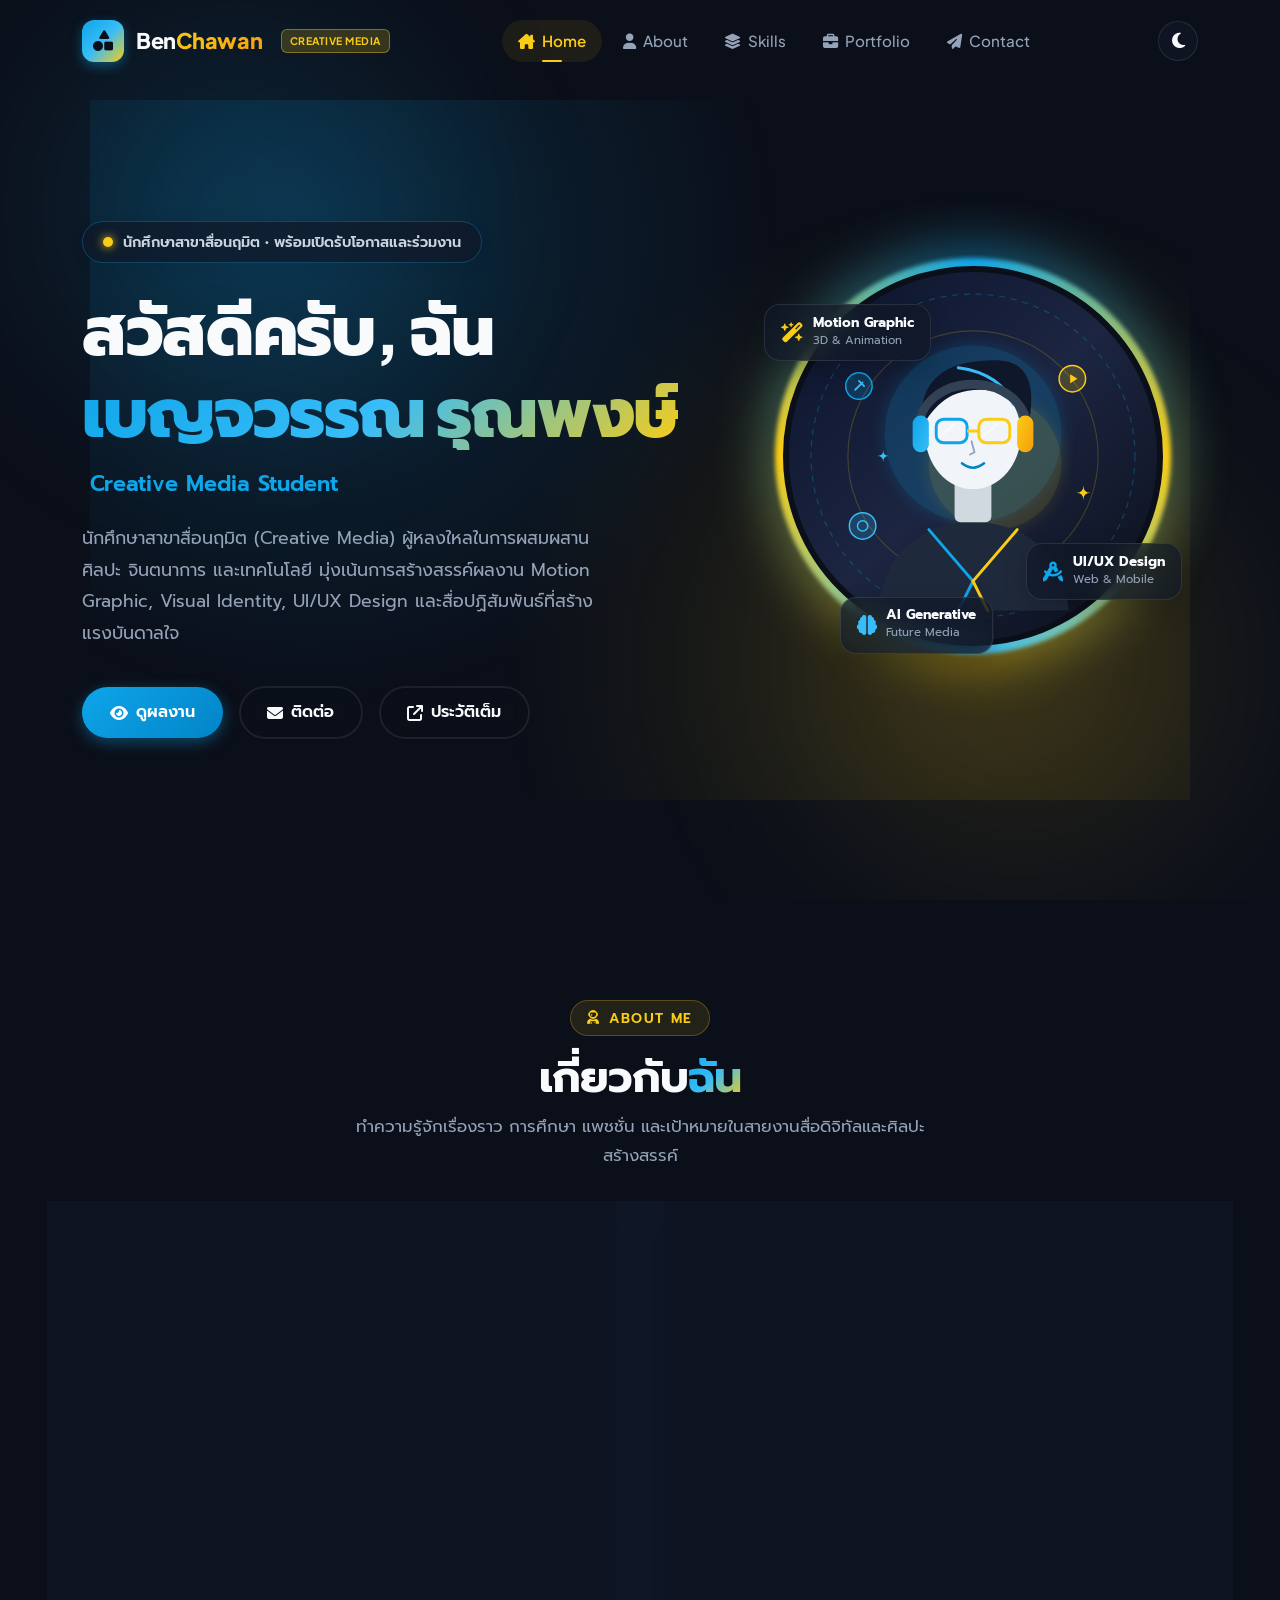
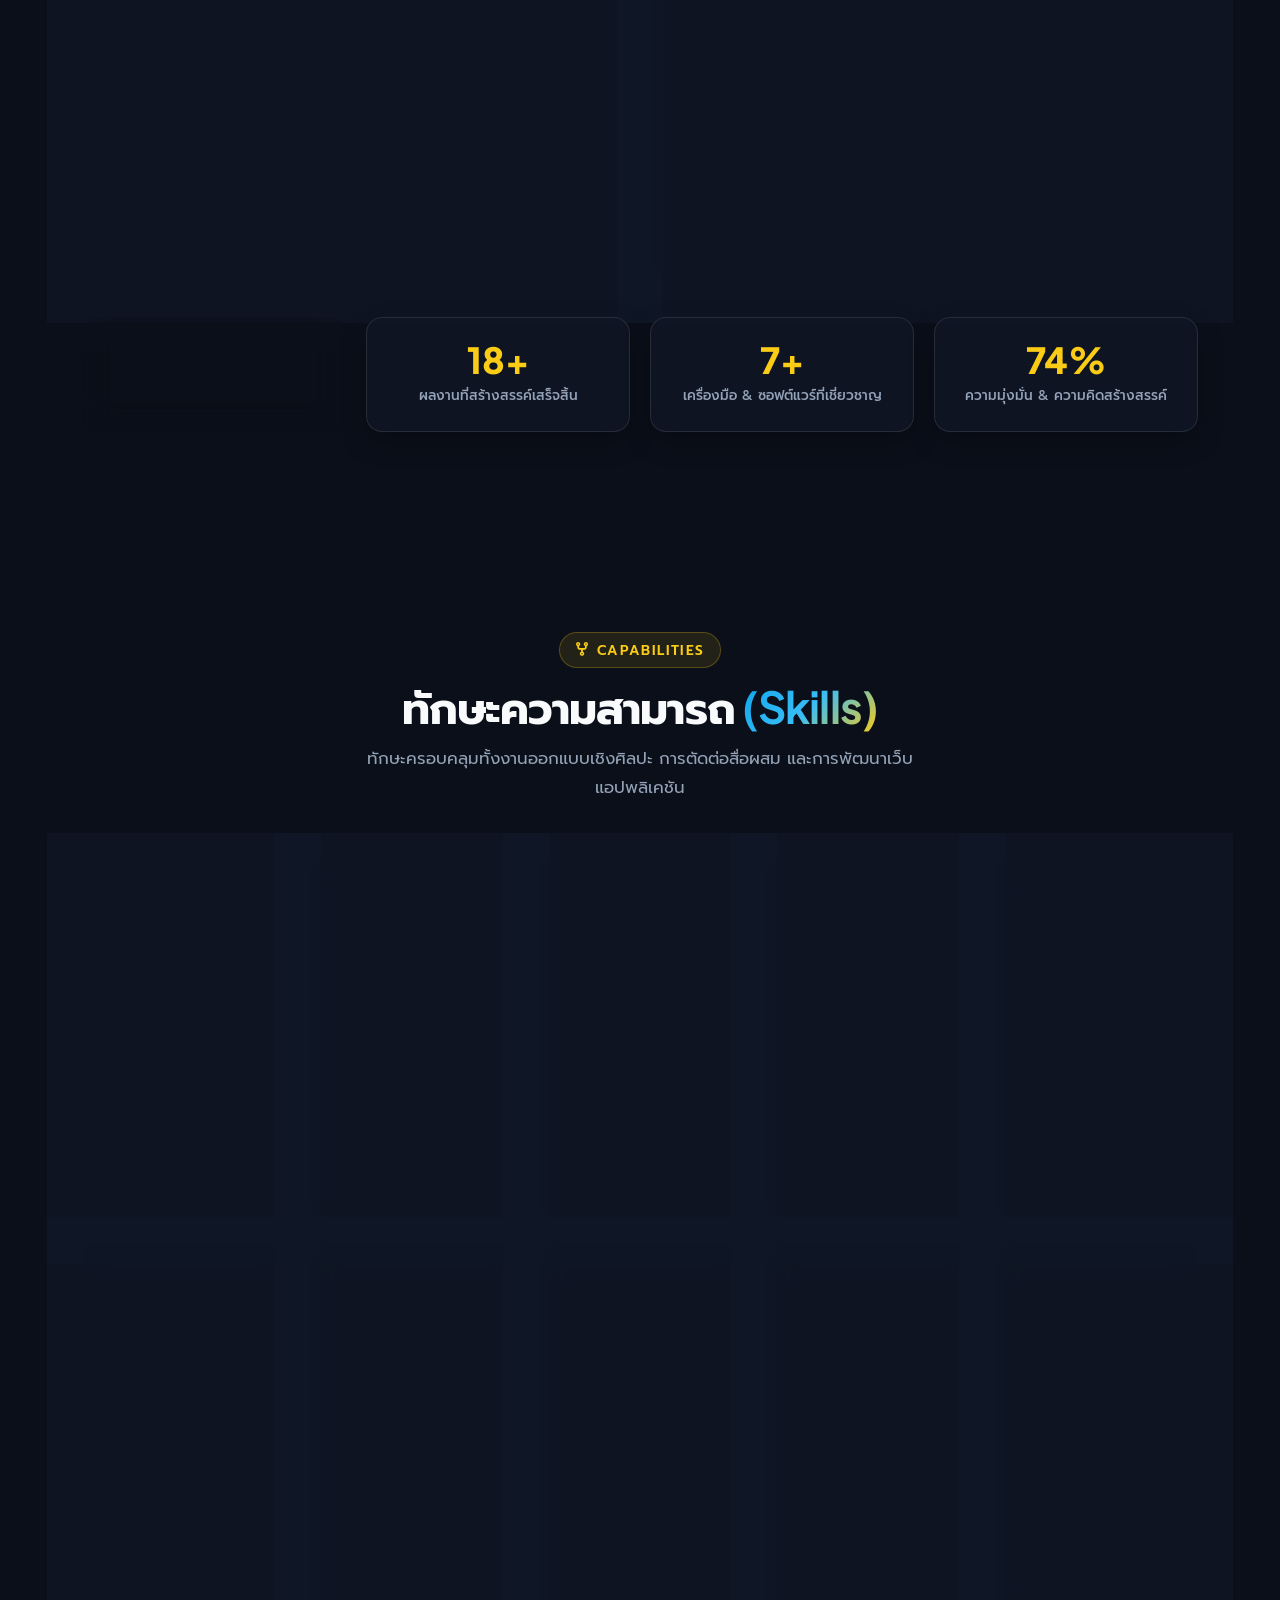
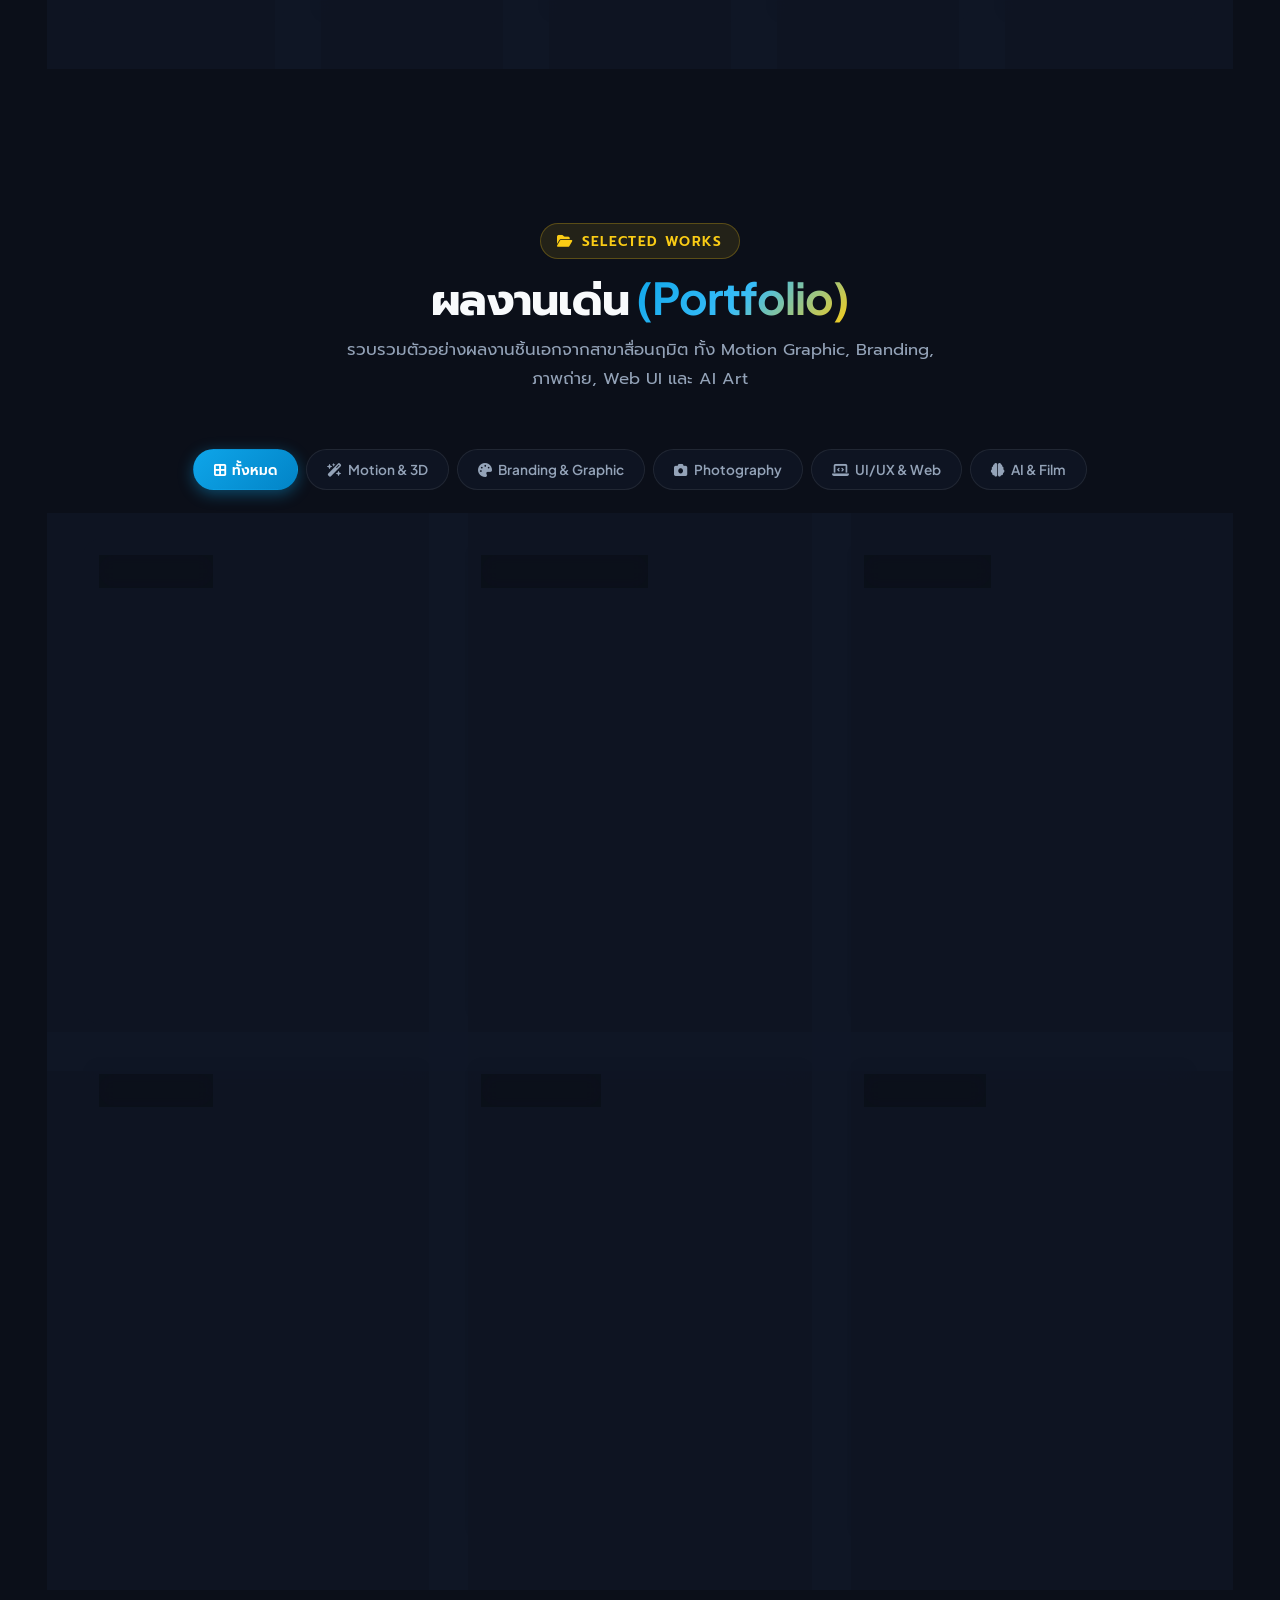
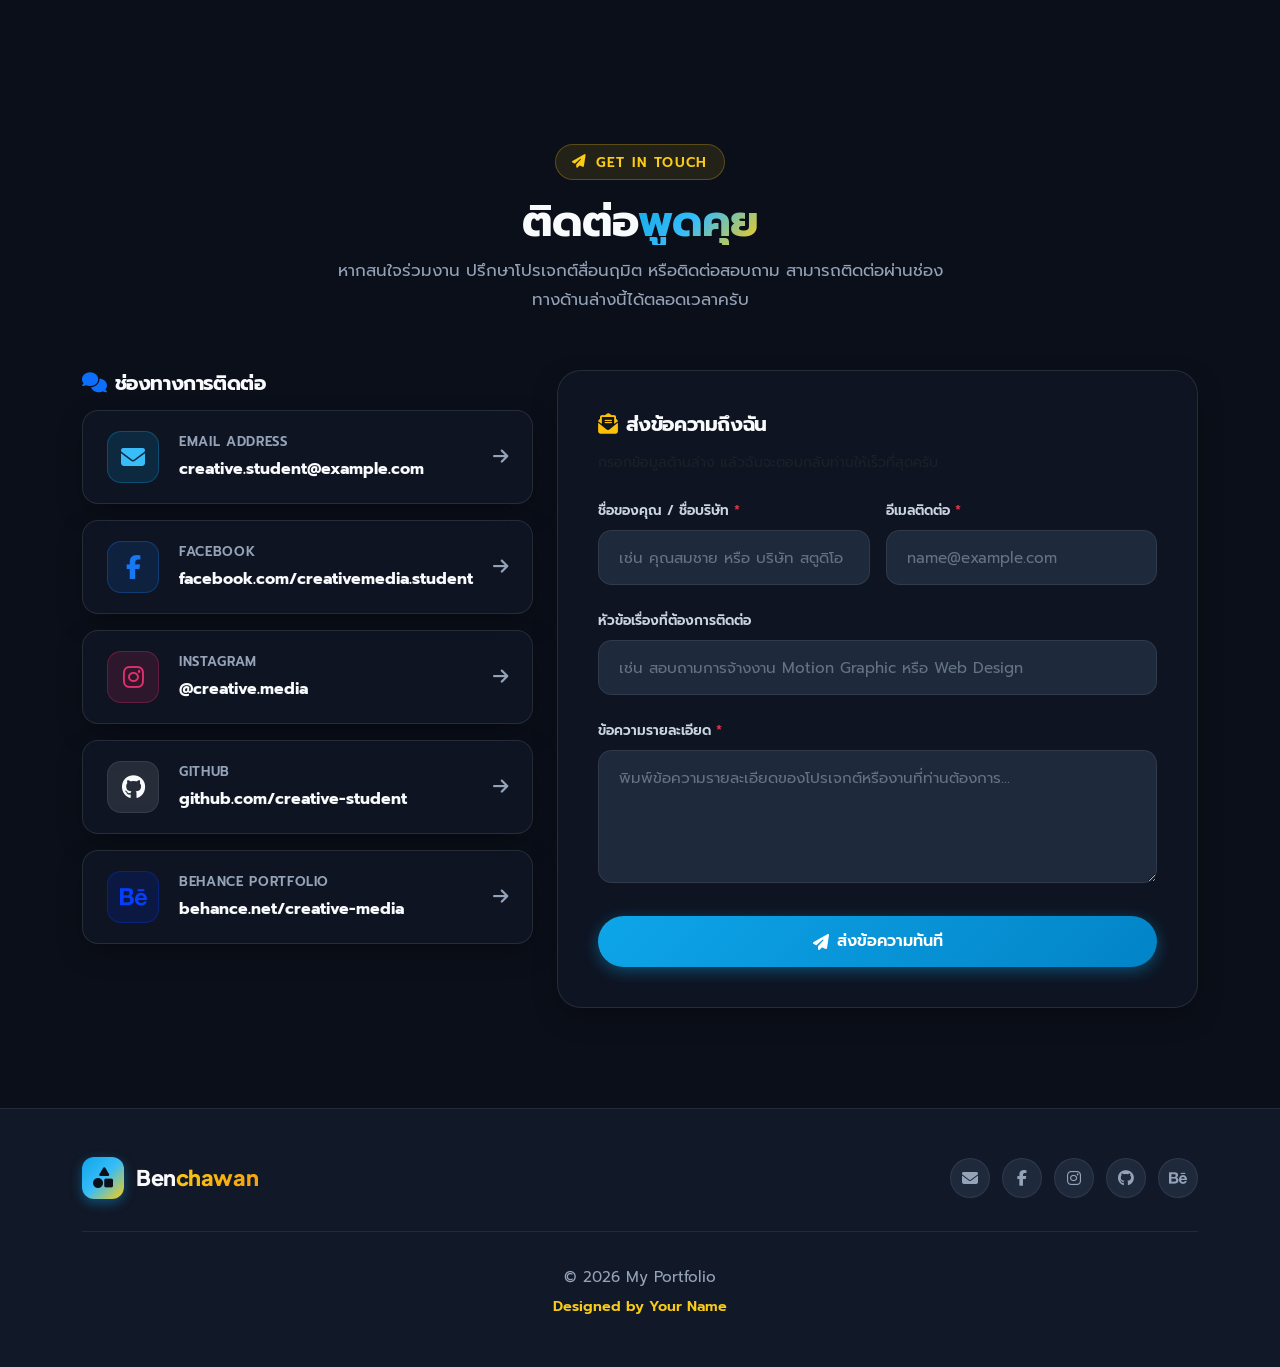
==== index.html @ be4bba14 "feat: initial commit for Creative Media portfolio landing page" ====
<!DOCTYPE html>
<html lang="th" data-theme="dark">
<head>
  <meta charset="UTF-8">
  <meta name="viewport" content="width=device-width, initial-scale=1.0">
  <meta name="description" content="Portfolio ส่วนตัวสำหรับนักศึกษาสาขาสื่อนฤมิต (Creative Media) - ผลงาน Motion Graphic, UI/UX, Graphic Design, Video & AI Media">
  <meta name="author" content="Benchawan Runnaphong">
  <title>Benchawan Runnaphong</title>

  <!-- Favicon -->
  <link rel="icon" type="image/svg+xml" href="assets/images/favicon.svg">

  <!-- Google Fonts: Prompt & Plus Jakarta Sans -->
  <link rel="preconnect" href="https://fonts.googleapis.com">
  <link rel="preconnect" href="https://fonts.gstatic.com" crossorigin>
  <link href="https://fonts.googleapis.com/css2?family=Plus+Jakarta+Sans:ital,wght@0,300;0,400;0,500;0,600;0,700;0,800;1,400&family=Prompt:ital,wght@0,300;0,400;0,500;0,600;0,700;1,400&display=swap" rel="stylesheet">

  <!-- Bootstrap 5.3 CSS via CDN -->
  <link href="https://cdn.jsdelivr.net/npm/bootstrap@5.3.3/dist/css/bootstrap.min.css" rel="stylesheet">

  <!-- Font Awesome 6 Icons via CDN -->
  <link rel="stylesheet" href="https://cdnjs.cloudflare.com/ajax/libs/font-awesome/6.6.0/css/all.min.css">

  <!-- Custom CSS Files (แยกตามส่วนประกอบและเมนู Navigation) -->
  <link rel="stylesheet" href="assets/css/style.css">
  <link rel="stylesheet" href="assets/css/navbar.css">
  <link rel="stylesheet" href="assets/css/hero.css">
  <link rel="stylesheet" href="assets/css/about.css">
  <link rel="stylesheet" href="assets/css/skills.css">
  <link rel="stylesheet" href="assets/css/portfolio.css">
  <link rel="stylesheet" href="assets/css/contact.css">
  <link rel="stylesheet" href="assets/css/footer.css">
</head>
<body>

  <!-- Ambient Animated Glowing Orbs Background -->
  <div class="bg-ambient">
    <div class="ambient-orb-1"></div>
    <div class="ambient-orb-2"></div>
  </div>

  <!-- =================================================================
       * PRELOADER LOADING ANIMATION
       ================================================================= -->
  <div id="preloader">
    <div class="loader-spinner">
      <div class="loader-ring"></div>
      <div class="loader-ring"></div>
      <div class="loader-ring"></div>
    </div>
    <div class="loader-text">CREATIVE MEDIA PORTFOLIO</div>
  </div>

  <!-- =================================================================
       * 1. NAVIGATION BAR (Sticky Navigation, Dark/Light Mode, Smooth Scroll)
       ================================================================= -->
  <header>
    <nav class="navbar navbar-expand-lg custom-navbar">
      <div class="container">
        <!-- Logo / Brand -->
        <a class="navbar-brand-custom" href="#home">
          <div class="brand-icon-wrapper">
            <i class="fa-solid fa-shapes"></i>
          </div>
          <span class="brand-text">Ben<span class="text-gradient-yellow">Chawan</span></span>
          <span class="brand-badge d-none d-sm-inline">CREATIVE MEDIA</span>
        </a>

        <!-- Right Side: Dark/Light Mode Button & Mobile Toggler -->
        <div class="d-flex align-items-center gap-2 order-lg-last">
          <!-- Theme Toggle Button -->
          <button class="theme-toggle-btn" id="themeToggleBtn" type="button" aria-label="Toggle Theme" title="สลับโหมดสว่าง/มืด">
            <i class="fa-solid fa-moon" id="themeIcon"></i>
          </button>

          <!-- Mobile Hamburger Button -->
          <button class="navbar-toggler navbar-toggler-custom d-lg-none" type="button" data-bs-toggle="collapse" data-bs-target="#navbarContent" aria-controls="navbarContent" aria-expanded="false" aria-label="Toggle navigation">
            <i class="fa-solid fa-bars-staggered"></i>
          </button>
        </div>

        <!-- Navigation Links (Home, About, Skills, Portfolio, Contact) -->
        <div class="collapse navbar-collapse navbar-collapse-custom" id="navbarContent">
          <ul class="navbar-nav mx-auto mb-2 mb-lg-0">
            <li class="nav-item">
              <a class="nav-link active" href="#home"><i class="fa-solid fa-house-chimney me-1"></i> Home</a>
            </li>
            <li class="nav-item">
              <a class="nav-link" href="#about"><i class="fa-solid fa-user me-1"></i> About</a>
            </li>
            <li class="nav-item">
              <a class="nav-link" href="#skills"><i class="fa-solid fa-layer-group me-1"></i> Skills</a>
            </li>
            <li class="nav-item">
              <a class="nav-link" href="#portfolio"><i class="fa-solid fa-briefcase me-1"></i> Portfolio</a>
            </li>
            <li class="nav-item">
              <a class="nav-link" href="#contact"><i class="fa-solid fa-paper-plane me-1"></i> Contact</a>
            </li>
          </ul>
        </div>
      </div>
    </nav>
  </header>

  <!-- =================================================================
       * 2. HERO SECTION (#home)
       * Profile Image Placeholder, Student Title, Intro Bio, CTA Buttons
       ================================================================= -->
  <section class="hero-section" id="home">
    <div class="hero-glow-bg"></div>
    <div class="container hero-content">
      <div class="row align-items-center gy-5">
        <!-- Hero Information Text -->
        <div class="col-lg-7 text-center text-lg-start reveal-init">
          <!-- Status Tag -->
          <div class="hero-badge">
            <span class="status-dot"></span>
            <span>นักศึกษาสาขาสื่อนฤมิต • พร้อมเปิดรับโอกาสและร่วมงาน</span>
          </div>

          <!-- Student Name -->
          <h1 class="hero-title">
            สวัสดีครับ, ฉัน <br>
            <span class="text-gradient">เบญจวรรณ รุณพงษ์</span>
          </h1>

          <!-- Dynamic Role Title with Animated Typewriter -->
          <div class="hero-subtitle justify-content-center justify-content-lg-start">
            <i class="fa-solid fa-sparkles text-warning"></i>
            <span id="typewriterText">Creative Media Student</span>
          </div>

          <!-- Short Bio Introduction -->
          <p class="hero-desc">
            นักศึกษาสาขาสื่อนฤมิต (Creative Media) ผู้หลงใหลในการผสมผสานศิลปะ จินตนาการ และเทคโนโลยี มุ่งเน้นการสร้างสรรค์ผลงาน Motion Graphic, Visual Identity, UI/UX Design และสื่อปฏิสัมพันธ์ที่สร้างแรงบันดาลใจ
          </p>

          <!-- CTA Buttons -->
          <div class="hero-actions justify-content-center justify-content-lg-start">
            <a href="#portfolio" class="btn-primary-custom">
              <i class="fa-solid fa-eye"></i> ดูผลงาน
            </a>
            <a href="#contact" class="btn-outline-custom">
              <i class="fa-solid fa-envelope"></i> ติดต่อ
            </a>
            <a href="about.html" class="btn-outline-custom d-none d-sm-inline-flex" title="ดูข้อมูลประวัติฉบับเต็ม">
              <i class="fa-solid fa-arrow-up-right-from-square"></i> ประวัติเต็ม
            </a>
          </div>
        </div>

        <!-- Hero Avatar Showcase with Rotating Rings & Badges -->
        <div class="col-lg-5 hero-visual-container reveal-init reveal-delay-2">
          <div class="avatar-wrapper">
            <div class="avatar-ring"></div>
            <div class="avatar-ring-glow"></div>
            <div class="avatar-image-box">
              <img src="assets/images/avatar.svg" alt="รูปโปรไฟล์นักศึกษาสาขาสื่อนฤมิต (Placeholder)" loading="eager">
            </div>

            <!-- Floating Skill Badges -->
            <div class="floating-badge floating-badge-1">
              <i class="fa-solid fa-wand-magic-sparkles"></i>
              <div>
                <div class="badge-text-title">Motion Graphic</div>
                <div class="badge-text-sub">3D & Animation</div>
              </div>
            </div>

            <div class="floating-badge floating-badge-2">
              <i class="fa-solid fa-compass-drafting"></i>
              <div>
                <div class="badge-text-title">UI/UX Design</div>
                <div class="badge-text-sub">Web & Mobile</div>
              </div>
            </div>

            <div class="floating-badge floating-badge-3">
              <i class="fa-solid fa-brain"></i>
              <div>
                <div class="badge-text-title">AI Generative</div>
                <div class="badge-text-sub">Future Media</div>
              </div>
            </div>
          </div>
        </div>
      </div>
    </div>
  </section>

  <!-- =================================================================
       * 3. ABOUT ME SECTION (#about)
       * Bio, Education, Interests, Career Goals, Stat Counters
       ================================================================= -->
  <section class="about-section" id="about">
    <div class="container">
      <!-- Section Header -->
      <div class="section-header reveal-init">
        <span class="section-tag"><i class="fa-solid fa-user-astronaut"></i> About Me</span>
        <h2 class="section-title">เกี่ยวกับ<span class="text-gradient">ฉัน</span></h2>
        <p class="section-subtitle">
          ทำความรู้จักเรื่องราว การศึกษา แพชชั่น และเป้าหมายในสายงานสื่อดิจิทัลและศิลปะสร้างสรรค์
        </p>
      </div>

      <div class="row g-4 align-items-stretch">
        <!-- Column 1: Short Biography & Interests -->
        <div class="col-lg-6 reveal-init reveal-delay-1">
          <div class="glass-card about-card">
            <div class="about-card-icon">
              <i class="fa-solid fa-address-card"></i>
            </div>
            <h3 class="about-card-title">ประวัติย่อ (Short Biography)</h3>
            <p class="about-card-desc">
              ฉันเป็นนักศึกษาชั้นปีที่ 3 สาขาสื่อนฤมิต (Creative Media Technology) มีความสนใจและทุ่มเทอย่างลึกซึ้งในการออกแบบสื่อดิจิทัลรูปแบบใหม่ การคิดเชิงภาพ (Visual Thinking) และการเล่าเรื่องผ่านภาพเคลื่อนไหว 
              ชอบศึกษาทดลองใช้เทคโนโลยีและเครื่องมือใหม่ ๆ ไม่ว่าจะเป็น 3D Animation, Web Interaction จนถึง Generative AI เพื่อยกระดับประสบการณ์ของผู้รับชม
            </p>

            <h4 class="mt-4 mb-2 fs-6 fw-bold text-gradient-yellow">
              <i class="fa-solid fa-heart me-1"></i> ความสนใจเฉพาะด้าน (Interests)
            </h4>
            <div class="interests-list">
              <span class="interest-tag"><i class="fa-solid fa-cube"></i> 3D & Virtual Reality</span>
              <span class="interest-tag"><i class="fa-solid fa-film"></i> Cinematic Storytelling</span>
              <span class="interest-tag"><i class="fa-solid fa-mobile-screen"></i> Interactive Web UI</span>
              <span class="interest-tag"><i class="fa-solid fa-palette"></i> Generative Visuals</span>
              <span class="interest-tag"><i class="fa-solid fa-camera"></i> Street & Concert Photography</span>
            </div>
          </div>
        </div>

        <!-- Column 2: Education & Career Goals -->
        <div class="col-lg-6 reveal-init reveal-delay-2">
          <div class="glass-card about-card">
            <div class="about-card-icon">
              <i class="fa-solid fa-graduation-cap"></i>
            </div>
            <h3 class="about-card-title">การศึกษา & วุฒิการศึกษา (Education)</h3>

            <!-- Education Timeline -->
            <div class="education-timeline mt-2">
              <div class="education-item">
                <div class="edu-year">2023 - ปัจจุบัน (กำลังศึกษา)</div>
                <div class="edu-degree">ปริญญาตรี ศิลปกรรมศาสตร์ / เทคโนโลยีสื่อนฤมิต</div>
                <div class="edu-school">สาขาสื่อนฤมิต (Creative Media), มหาวิทยาลัยชั้นนำ</div>
                <div class="small text-muted mt-1">เกรดเฉลี่ยสะสม 3.75 • มุ่งเน้นวิชา Motion Graphic, UI/UX, และ Interactive Media</div>
              </div>
              <div class="education-item">
                <div class="edu-year">2020 - 2023</div>
                <div class="edu-degree">มัธยมศึกษาตอนปลาย (สายศิลป์-คำนวณ / ศิลปะดิจิทัล)</div>
                <div class="edu-school">โรงเรียนมัธยมศึกษาประจำจังหวัด</div>
              </div>
            </div>

            <!-- Career Goals Quote Box -->
            <div class="goal-quote-box">
              <i class="fa-solid fa-quote-left quote-icon"></i>
              <h5 class="fs-6 fw-bold mb-1 text-primary">เป้าหมายในการทำงาน (Career Goals)</h5>
              <p class="goal-text mb-0">
                "มุ่งสู่การเป็น <strong>Creative Multimedia Director</strong> และ <strong>Creative Technologist</strong> มืออาชีพ ที่สามารถเชื่อมโยงแนวคิดศิลปะระดับสูงเข้ากับเทคโนโลยีสมัยใหม่ เพื่อสร้างสรรค์ผลงานสื่อที่มีคุณค่าและสร้างการเปลี่ยนแปลงเชิงบวกให้กับสังคม"
              </p>
            </div>
          </div>
        </div>
      </div>

      <!-- Animated Stat Highlight Counters -->
      <div class="about-stats-grid reveal-init reveal-delay-3">
        <div class="glass-card stat-card">
          <div class="stat-number counter-val" data-target="4" data-suffix="+">0</div>
          <div class="stat-label">ปีในการศึกษาและพัฒนาฝีมือ</div>
        </div>
        <div class="glass-card stat-card">
          <div class="stat-number counter-val" data-target="25" data-suffix="+">0</div>
          <div class="stat-label">ผลงานที่สร้างสรรค์เสร็จสิ้น</div>
        </div>
        <div class="glass-card stat-card">
          <div class="stat-number counter-val" data-target="10" data-suffix="+">0</div>
          <div class="stat-label">เครื่องมือ & ซอฟต์แวร์ที่เชี่ยวชาญ</div>
        </div>
        <div class="glass-card stat-card">
          <div class="stat-number counter-val" data-target="100" data-suffix="%">0</div>
          <div class="stat-label">ความมุ่งมั่น & ความคิดสร้างสรรค์</div>
        </div>
      </div>
    </div>
  </section>

  <!-- =================================================================
       * 4. SKILLS SECTION (#skills)
       * 10 Cards with Icons as Specified in Requirements
       ================================================================= -->
  <section class="skills-section" id="skills">
    <div class="container">
      <!-- Section Header -->
      <div class="section-header reveal-init">
        <span class="section-tag"><i class="fa-solid fa-code-fork"></i> Capabilities</span>
        <h2 class="section-title">ทักษะความสามารถ <span class="text-gradient">(Skills)</span></h2>
        <p class="section-subtitle">
          ทักษะครอบคลุมทั้งงานออกแบบเชิงศิลปะ การตัดต่อสื่อผสม และการพัฒนาเว็บแอปพลิเคชัน
        </p>
      </div>

      <!-- 10 Skills Grid -->
      <div class="skills-grid">
        <!-- Skill 1: Graphic Design -->
        <div class="glass-card skill-card reveal-init">
          <div class="skill-icon-box">
            <i class="fa-solid fa-palette"></i>
          </div>
          <h3 class="skill-title">Graphic Design</h3>
          <p class="skill-desc">การจัดวางองค์ประกอบ การเลือกใช้สี Typography และการออกแบบอัตลักษณ์แบรนด์</p>
          <div class="skill-level-wrapper">
            <div class="skill-level-header">
              <span>ระดับความเชี่ยวชาญ</span>
              <span class="level-pct">92%</span>
            </div>
            <div class="skill-progress-bar">
              <div class="skill-progress-fill" data-level="92%"></div>
            </div>
          </div>
          <div class="skill-tools">
            <span class="skill-tool-tag">Photoshop</span>
            <span class="skill-tool-tag">Illustrator</span>
          </div>
        </div>

        <!-- Skill 2: Photography -->
        <div class="glass-card skill-card reveal-init reveal-delay-1">
          <div class="skill-icon-box">
            <i class="fa-solid fa-camera"></i>
          </div>
          <h3 class="skill-title">Photography</h3>
          <p class="skill-desc">การจัดแสง ถ่ายภาพพอร์ตเทรต งานอีเวนต์ สตรีท และการแต่งภาพระดับมืออาชีพ</p>
          <div class="skill-level-wrapper">
            <div class="skill-level-header">
              <span>ระดับความเชี่ยวชาญ</span>
              <span class="level-pct">88%</span>
            </div>
            <div class="skill-progress-bar">
              <div class="skill-progress-fill" data-level="88%"></div>
            </div>
          </div>
          <div class="skill-tools">
            <span class="skill-tool-tag">Lightroom</span>
            <span class="skill-tool-tag">Capture One</span>
          </div>
        </div>

        <!-- Skill 3: Video Editing -->
        <div class="glass-card skill-card reveal-init reveal-delay-2">
          <div class="skill-icon-box">
            <i class="fa-solid fa-film"></i>
          </div>
          <h3 class="skill-title">Video Editing</h3>
          <p class="skill-desc">การตัดต่อวิดีโอ การลำดับภาพ เสียง Sound Design และการย้อมสี Color Grading</p>
          <div class="skill-level-wrapper">
            <div class="skill-level-header">
              <span>ระดับความเชี่ยวชาญ</span>
              <span class="level-pct">90%</span>
            </div>
            <div class="skill-progress-bar">
              <div class="skill-progress-fill" data-level="90%"></div>
            </div>
          </div>
          <div class="skill-tools">
            <span class="skill-tool-tag">Premiere Pro</span>
            <span class="skill-tool-tag">DaVinci</span>
          </div>
        </div>

        <!-- Skill 4: Motion Graphic -->
        <div class="glass-card skill-card reveal-init reveal-delay-3">
          <div class="skill-icon-box">
            <i class="fa-solid fa-wand-magic-sparkles"></i>
          </div>
          <h3 class="skill-title">Motion Graphic</h3>
          <p class="skill-desc">กราฟิกเคลื่อนไหว 2D/3D Kinetic Typography และ Visual Effects สำหรับสื่อโฆษณา</p>
          <div class="skill-level-wrapper">
            <div class="skill-level-header">
              <span>ระดับความเชี่ยวชาญ</span>
              <span class="level-pct">94%</span>
            </div>
            <div class="skill-progress-bar">
              <div class="skill-progress-fill" data-level="94%"></div>
            </div>
          </div>
          <div class="skill-tools">
            <span class="skill-tool-tag">After Effects</span>
            <span class="skill-tool-tag">Blender</span>
          </div>
        </div>

        <!-- Skill 5: UI/UX Design -->
        <div class="glass-card skill-card reveal-init reveal-delay-4">
          <div class="skill-icon-box">
            <i class="fa-solid fa-compass-drafting"></i>
          </div>
          <h3 class="skill-title">UI/UX Design</h3>
          <p class="skill-desc">การทำวิจัยผู้ใช้ Wireframing, Interactive Prototyping และ Design Systems</p>
          <div class="skill-level-wrapper">
            <div class="skill-level-header">
              <span>ระดับความเชี่ยวชาญ</span>
              <span class="level-pct">89%</span>
            </div>
            <div class="skill-progress-bar">
              <div class="skill-progress-fill" data-level="89%"></div>
            </div>
          </div>
          <div class="skill-tools">
            <span class="skill-tool-tag">Figma</span>
            <span class="skill-tool-tag">Design System</span>
          </div>
        </div>

        <!-- Skill 6: Web Design -->
        <div class="glass-card skill-card reveal-init">
          <div class="skill-icon-box">
            <i class="fa-solid fa-desktop"></i>
          </div>
          <h3 class="skill-title">Web Design</h3>
          <p class="skill-desc">ออกแบบโครงสร้างเว็บไซต์ที่สวยงาม มีเอกลักษณ์ Responsive และคำนึงถึง UX/UI</p>
          <div class="skill-level-wrapper">
            <div class="skill-level-header">
              <span>ระดับความเชี่ยวชาญ</span>
              <span class="level-pct">91%</span>
            </div>
            <div class="skill-progress-bar">
              <div class="skill-progress-fill" data-level="91%"></div>
            </div>
          </div>
          <div class="skill-tools">
            <span class="skill-tool-tag">Responsive UI</span>
            <span class="skill-tool-tag">Bootstrap 5</span>
          </div>
        </div>

        <!-- Skill 7: HTML5 -->
        <div class="glass-card skill-card reveal-init reveal-delay-1">
          <div class="skill-icon-box">
            <i class="fa-brands fa-html5"></i>
          </div>
          <h3 class="skill-title">HTML5</h3>
          <p class="skill-desc">การเขียนโครงสร้าง Semantic HTML ที่ถูกต้อง ได้มาตรฐาน SEO และ Web Accessibility</p>
          <div class="skill-level-wrapper">
            <div class="skill-level-header">
              <span>ระดับความเชี่ยวชาญ</span>
              <span class="level-pct">95%</span>
            </div>
            <div class="skill-progress-bar">
              <div class="skill-progress-fill" data-level="95%"></div>
            </div>
          </div>
          <div class="skill-tools">
            <span class="skill-tool-tag">Semantic HTML</span>
            <span class="skill-tool-tag">Canvas</span>
          </div>
        </div>

        <!-- Skill 8: CSS3 -->
        <div class="glass-card skill-card reveal-init reveal-delay-2">
          <div class="skill-icon-box">
            <i class="fa-brands fa-css3-alt"></i>
          </div>
          <h3 class="skill-title">CSS3</h3>
          <p class="skill-desc">การจัดเลย์เอาต์ Flexbox, Grid, Glassmorphism, Animation และ Media Queries</p>
          <div class="skill-level-wrapper">
            <div class="skill-level-header">
              <span>ระดับความเชี่ยวชาญ</span>
              <span class="level-pct">92%</span>
            </div>
            <div class="skill-progress-bar">
              <div class="skill-progress-fill" data-level="92%"></div>
            </div>
          </div>
          <div class="skill-tools">
            <span class="skill-tool-tag">Flexbox / Grid</span>
            <span class="skill-tool-tag">Keyframes</span>
          </div>
        </div>

        <!-- Skill 9: JavaScript -->
        <div class="glass-card skill-card reveal-init reveal-delay-3">
          <div class="skill-icon-box">
            <i class="fa-brands fa-js"></i>
          </div>
          <h3 class="skill-title">JavaScript</h3>
          <p class="skill-desc">DOM Manipulation, Event Handling, Interactive UI Components และ Fetch API</p>
          <div class="skill-level-wrapper">
            <div class="skill-level-header">
              <span>ระดับความเชี่ยวชาญ</span>
              <span class="level-pct">84%</span>
            </div>
            <div class="skill-progress-bar">
              <div class="skill-progress-fill" data-level="84%"></div>
            </div>
          </div>
          <div class="skill-tools">
            <span class="skill-tool-tag">ES6+</span>
            <span class="skill-tool-tag">DOM Interactivity</span>
          </div>
        </div>

        <!-- Skill 10: AI Tools -->
        <div class="glass-card skill-card reveal-init reveal-delay-4">
          <div class="skill-icon-box">
            <i class="fa-solid fa-microchip"></i>
          </div>
          <h3 class="skill-title">AI Tools</h3>
          <p class="skill-desc">การใช้ Generative AI สำหรับงาน Art Direction, Prompt Crafting และ Workflow Automation</p>
          <div class="skill-level-wrapper">
            <div class="skill-level-header">
              <span>ระดับความเชี่ยวชาญ</span>
              <span class="level-pct">89%</span>
            </div>
            <div class="skill-progress-bar">
              <div class="skill-progress-fill" data-level="89%"></div>
            </div>
          </div>
          <div class="skill-tools">
            <span class="skill-tool-tag">Midjourney</span>
            <span class="skill-tool-tag">ComfyUI / RunWay</span>
          </div>
        </div>
      </div>
    </div>
  </section>

  <!-- =================================================================
       * 5. PORTFOLIO SECTION (#portfolio)
       * 6 Showcase Projects with Filter Tabs, Vector SVGs & Details Modal
       ================================================================= -->
  <section class="portfolio-section" id="portfolio">
    <div class="container">
      <!-- Section Header -->
      <div class="section-header reveal-init">
        <span class="section-tag"><i class="fa-solid fa-folder-open"></i> Selected Works</span>
        <h2 class="section-title">ผลงานเด่น <span class="text-gradient">(Portfolio)</span></h2>
        <p class="section-subtitle">
          รวบรวมตัวอย่างผลงานชิ้นเอกจากสาขาสื่อนฤมิต ทั้ง Motion Graphic, Branding, ภาพถ่าย, Web UI และ AI Art
        </p>
      </div>

      <!-- Filter Buttons -->
      <div class="portfolio-filters reveal-init">
        <button class="filter-btn active" data-filter="all"><i class="fa-solid fa-border-all me-1"></i> ทั้งหมด</button>
        <button class="filter-btn" data-filter="motion"><i class="fa-solid fa-wand-magic-sparkles me-1"></i> Motion & 3D</button>
        <button class="filter-btn" data-filter="branding"><i class="fa-solid fa-palette me-1"></i> Branding & Graphic</button>
        <button class="filter-btn" data-filter="photo"><i class="fa-solid fa-camera me-1"></i> Photography</button>
        <button class="filter-btn" data-filter="web"><i class="fa-solid fa-laptop-code me-1"></i> UI/UX & Web</button>
        <button class="filter-btn" data-filter="ai"><i class="fa-solid fa-brain me-1"></i> AI & Film</button>
      </div>

      <!-- 6 Projects Responsive Grid -->
      <div class="portfolio-grid">
        <!-- Project 1: Cyberpunk Neo-Bangkok -->
        <div class="portfolio-item reveal-init" data-category="motion">
          <div class="glass-card portfolio-card">
            <div class="portfolio-thumb-wrapper">
              <span class="portfolio-badge">Motion & 3D</span>
              <img src="assets/images/project-1-motion.svg" alt="Cyberpunk Neo-Bangkok Motion Graphic" class="portfolio-img" loading="lazy">
              <div class="portfolio-overlay">
                <i class="fa-solid fa-arrow-up-right-from-square text-warning fs-4"></i>
              </div>
            </div>
            <div class="portfolio-body">
              <div class="portfolio-meta">
                <span class="portfolio-category-text">3D Animation</span>
                <span class="portfolio-year">2026</span>
              </div>
              <h3 class="portfolio-title">CYBERPUNK NEO-BANGKOK</h3>
              <p class="portfolio-desc">
                งานแอนิเมชัน 3 มิติแนว Cyberpunk ผสมผสานสถาปัตยกรรมกรุงเทพมหานครแห่งอนาคต ถ่ายทอดการเคลื่อนไหวของแสงนีออน ป้ายโฮโลแกรม และเมืองดิจิทัล
              </p>
              <div class="portfolio-footer">
                <button class="btn-view-project" data-project-id="1">
                  <i class="fa-solid fa-circle-info"></i> ดูผลงาน
                </button>
              </div>
            </div>
          </div>
        </div>

        <!-- Project 2: Lumina Coffee Roasters -->
        <div class="portfolio-item reveal-init reveal-delay-1" data-category="branding">
          <div class="glass-card portfolio-card">
            <div class="portfolio-thumb-wrapper">
              <span class="portfolio-badge">Graphic & Branding</span>
              <img src="assets/images/project-2-branding.svg" alt="Lumina Coffee Roasters Brand Identity" class="portfolio-img" loading="lazy">
              <div class="portfolio-overlay">
                <i class="fa-solid fa-arrow-up-right-from-square text-warning fs-4"></i>
              </div>
            </div>
            <div class="portfolio-body">
              <div class="portfolio-meta">
                <span class="portfolio-category-text">Brand Identity</span>
                <span class="portfolio-year">2025</span>
              </div>
              <h3 class="portfolio-title">LUMINA COFFEE ROASTERS</h3>
              <p class="portfolio-desc">
                การออกแบบอัตลักษณ์แบรนด์ร้านกาแฟคั่วบดพรีเมียม โลโก้ มู้ดโทน บรรจุภัณฑ์ซองกาแฟ และสื่อประชาสัมพันธ์ ดีไซน์เรียบหรูระดับสากล
              </p>
              <div class="portfolio-footer">
                <button class="btn-view-project" data-project-id="2">
                  <i class="fa-solid fa-circle-info"></i> ดูผลงาน
                </button>
              </div>
            </div>
          </div>
        </div>

        <!-- Project 3: Aurora Festival 2026 -->
        <div class="portfolio-item reveal-init reveal-delay-2" data-category="photo">
          <div class="glass-card portfolio-card">
            <div class="portfolio-thumb-wrapper">
              <span class="portfolio-badge">Photography</span>
              <img src="assets/images/project-3-photo.svg" alt="Aurora Festival 2026 Photography" class="portfolio-img" loading="lazy">
              <div class="portfolio-overlay">
                <i class="fa-solid fa-arrow-up-right-from-square text-warning fs-4"></i>
              </div>
            </div>
            <div class="portfolio-body">
              <div class="portfolio-meta">
                <span class="portfolio-category-text">Event Photography</span>
                <span class="portfolio-year">2026</span>
              </div>
              <h3 class="portfolio-title">AURORA FESTIVAL 2026</h3>
              <p class="portfolio-desc">
                ชุดภาพถ่ายบันทึกบรรยากาศเทศกาลดนตรีและศิลปะแสงไฟยามค่ำคืน การจัดองค์ประกอบภาพในสภาวะแสงน้อย และการเกลี่ยสี Cinematic
              </p>
              <div class="portfolio-footer">
                <button class="btn-view-project" data-project-id="3">
                  <i class="fa-solid fa-circle-info"></i> ดูผลงาน
                </button>
              </div>
            </div>
          </div>
        </div>

        <!-- Project 4: Metaverse Art Gallery -->
        <div class="portfolio-item reveal-init" data-category="web">
          <div class="glass-card portfolio-card">
            <div class="portfolio-thumb-wrapper">
              <span class="portfolio-badge">UI/UX & Web</span>
              <img src="assets/images/project-4-uiux.svg" alt="Metaverse Art Gallery Web UI/UX" class="portfolio-img" loading="lazy">
              <div class="portfolio-overlay">
                <i class="fa-solid fa-arrow-up-right-from-square text-warning fs-4"></i>
              </div>
            </div>
            <div class="portfolio-body">
              <div class="portfolio-meta">
                <span class="portfolio-category-text">Web Interaction</span>
                <span class="portfolio-year">2025</span>
              </div>
              <h3 class="portfolio-title">METAVERSE ART GALLERY</h3>
              <p class="portfolio-desc">
                ออกแบบระบบอินเทอร์เฟซ UI/UX สำหรับชมนิทรรศการศิลปะเสมือนจริง โครงสร้าง Responsive สวยงาม พร้อมระบบนำชมแบบ Interactive Hotspot
              </p>
              <div class="portfolio-footer">
                <button class="btn-view-project" data-project-id="4">
                  <i class="fa-solid fa-circle-info"></i> ดูผลงาน
                </button>
              </div>
            </div>
          </div>
        </div>

        <!-- Project 5: Echoes of Nature -->
        <div class="portfolio-item reveal-init reveal-delay-1" data-category="ai">
          <div class="glass-card portfolio-card">
            <div class="portfolio-thumb-wrapper">
              <span class="portfolio-badge">Video Editing</span>
              <img src="assets/images/project-5-film.svg" alt="Echoes of Nature Short Film Video Editing" class="portfolio-img" loading="lazy">
              <div class="portfolio-overlay">
                <i class="fa-solid fa-arrow-up-right-from-square text-warning fs-4"></i>
              </div>
            </div>
            <div class="portfolio-body">
              <div class="portfolio-meta">
                <span class="portfolio-category-text">Cinematography</span>
                <span class="portfolio-year">2025</span>
              </div>
              <h3 class="portfolio-title">ECHOES OF NATURE</h3>
              <p class="portfolio-desc">
                หนังสั้นเชิงสารคดีสิ่งแวดล้อม การลำดับภาพแบบ Dynamic การเกลี่ยสี Color Grading ด้วย DaVinci Resolve ในโทนอารมณ์ที่ทรงพลัง
              </p>
              <div class="portfolio-footer">
                <button class="btn-view-project" data-project-id="5">
                  <i class="fa-solid fa-circle-info"></i> ดูผลงาน
                </button>
              </div>
            </div>
          </div>
        </div>

        <!-- Project 6: Synthesis AI Lab -->
        <div class="portfolio-item reveal-init reveal-delay-2" data-category="ai">
          <div class="glass-card portfolio-card">
            <div class="portfolio-thumb-wrapper">
              <span class="portfolio-badge">AI Generative</span>
              <img src="assets/images/project-6-ai.svg" alt="Synthesis AI Lab Generative Media" class="portfolio-img" loading="lazy">
              <div class="portfolio-overlay">
                <i class="fa-solid fa-arrow-up-right-from-square text-warning fs-4"></i>
              </div>
            </div>
            <div class="portfolio-body">
              <div class="portfolio-meta">
                <span class="portfolio-category-text">Future Media</span>
                <span class="portfolio-year">2026</span>
              </div>
              <h3 class="portfolio-title">SYNTHESIS AI LAB</h3>
              <p class="portfolio-desc">
                การทดลองสร้างสรรค์ภาพและโมเดลด้วย Generative AI ผสานทักษะ Art Direction เพื่อสำรวจขอบเขตใหม่ของสื่อนฤมิตในยุคปัญญาประดิษฐ์
              </p>
              <div class="portfolio-footer">
                <button class="btn-view-project" data-project-id="6">
                  <i class="fa-solid fa-circle-info"></i> ดูผลงาน
                </button>
              </div>
            </div>
          </div>
        </div>
      </div>
    </div>
  </section>

  <!-- =================================================================
       * PROJECT DETAIL MODAL (Bootstrap 5 Modal)
       ================================================================= -->
  <div class="modal fade portfolio-modal" id="projectModal" tabindex="-1" aria-labelledby="modalProjectTitle" aria-hidden="true">
    <div class="modal-dialog modal-dialog-centered modal-lg">
      <div class="modal-content">
        <div class="modal-header">
          <div>
            <span class="badge bg-primary text-light mb-1" id="modalProjectCategory">Category</span>
            <h4 class="modal-title fw-bold" id="modalProjectTitle">Project Title</h4>
          </div>
          <button type="button" class="btn-close" data-bs-dismiss="modal" aria-label="Close"></button>
        </div>
        <div class="modal-body p-4">
          <img src="" id="modalProjectImg" class="modal-project-img" alt="Project Preview">
          
          <div class="row g-3 mb-4">
            <div class="col-sm-6">
              <small class="text-muted d-block fw-semibold">ประเภท / ลูกค้า</small>
              <strong id="modalProjectClient" class="text-primary">-</strong>
            </div>
            <div class="col-sm-6">
              <small class="text-muted d-block fw-semibold">ปีที่ผลิตผลงาน</small>
              <strong id="modalProjectYear" class="text-warning">-</strong>
            </div>
          </div>

          <h5 class="fs-6 fw-bold mb-2">คำอธิบายผลงาน (Project Concept)</h5>
          <p id="modalProjectDesc" class="text-muted mb-4"></p>

          <h5 class="fs-6 fw-bold mb-2">เครื่องมือและซอฟต์แวร์ที่ใช้ (Tools & Software)</h5>
          <div id="modalProjectTools" class="mb-4"></div>

          <div class="text-end">
            <a href="#" id="modalProjectLink" target="_blank" rel="noopener" class="btn-primary-custom">
              <i class="fa-brands fa-behance"></i> ดูรายละเอียดผลงานเต็มบน Behance
            </a>
          </div>
        </div>
      </div>
    </div>
  </div>

  <!-- =================================================================
       * 6. CONTACT SECTION (#contact)
       * Contact Info with Icons (Email, Facebook, Instagram, GitHub, Behance)
       * Interactive Contact Form
       ================================================================= -->
  <section class="contact-section" id="contact">
    <div class="container">
      <!-- Section Header -->
      <div class="section-header reveal-init">
        <span class="section-tag"><i class="fa-solid fa-paper-plane"></i> Get In Touch</span>
        <h2 class="section-title">ติดต่อ<span class="text-gradient">พูดคุย</span></h2>
        <p class="section-subtitle">
          หากสนใจร่วมงาน ปรึกษาโปรเจกต์สื่อนฤมิต หรือติดต่อสอบถาม สามารถติดต่อผ่านช่องทางด้านล่างนี้ได้ตลอดเวลาครับ
        </p>
      </div>

      <div class="row g-4">
        <!-- Contact Channels List (Email, Facebook, Instagram, GitHub, Behance) -->
        <div class="col-lg-5 reveal-init reveal-delay-1">
          <h3 class="fs-5 fw-bold mb-3"><i class="fa-solid fa-comments me-2 text-primary"></i>ช่องทางการติดต่อ</h3>
          <div class="contact-info-list">
            <!-- Email -->
            <a href="mailto:creative.student@example.com" class="glass-card contact-card">
              <div class="contact-icon-box icon-email">
                <i class="fa-solid fa-envelope"></i>
              </div>
              <div>
                <div class="contact-title">Email Address</div>
                <div class="contact-value">creative.student@example.com</div>
              </div>
              <i class="fa-solid fa-arrow-right contact-arrow"></i>
            </a>

            <!-- Facebook -->
            <a href="https://facebook.com" target="_blank" rel="noopener" class="glass-card contact-card">
              <div class="contact-icon-box icon-facebook">
                <i class="fa-brands fa-facebook-f"></i>
              </div>
              <div>
                <div class="contact-title">Facebook</div>
                <div class="contact-value">facebook.com/creativemedia.student</div>
              </div>
              <i class="fa-solid fa-arrow-right contact-arrow"></i>
            </a>

            <!-- Instagram -->
            <a href="https://instagram.com" target="_blank" rel="noopener" class="glass-card contact-card">
              <div class="contact-icon-box icon-instagram">
                <i class="fa-brands fa-instagram"></i>
              </div>
              <div>
                <div class="contact-title">Instagram</div>
                <div class="contact-value">@creative.media</div>
              </div>
              <i class="fa-solid fa-arrow-right contact-arrow"></i>
            </a>

            <!-- GitHub -->
            <a href="https://github.com" target="_blank" rel="noopener" class="glass-card contact-card">
              <div class="contact-icon-box icon-github">
                <i class="fa-brands fa-github"></i>
              </div>
              <div>
                <div class="contact-title">GitHub</div>
                <div class="contact-value">github.com/creative-student</div>
              </div>
              <i class="fa-solid fa-arrow-right contact-arrow"></i>
            </a>

            <!-- Behance -->
            <a href="https://behance.net" target="_blank" rel="noopener" class="glass-card contact-card">
              <div class="contact-icon-box icon-behance">
                <i class="fa-brands fa-behance"></i>
              </div>
              <div>
                <div class="contact-title">Behance Portfolio</div>
                <div class="contact-value">behance.net/creative-media</div>
              </div>
              <i class="fa-solid fa-arrow-right contact-arrow"></i>
            </a>
          </div>
        </div>

        <!-- Interactive Contact Form -->
        <div class="col-lg-7 reveal-init reveal-delay-2">
          <div class="glass-card contact-form-container">
            <h3 class="fs-5 fw-bold mb-3"><i class="fa-solid fa-envelope-open-text me-2 text-warning"></i>ส่งข้อความถึงฉัน</h3>
            <p class="text-muted small mb-4">กรอกข้อมูลด้านล่าง แล้วฉันจะตอบกลับท่านให้เร็วที่สุดครับ</p>
            
            <form id="contactForm">
              <div class="row g-3">
                <div class="col-md-6 form-group-custom">
                  <label for="senderName" class="form-label-custom">ชื่อของคุณ / ชื่อบริษัท <span class="text-danger">*</span></label>
                  <input type="text" class="form-control-custom" id="senderName" placeholder="เช่น คุณสมชาย หรือ บริษัท สตูดิโอ จำกัด" required>
                </div>
                <div class="col-md-6 form-group-custom">
                  <label for="senderEmail" class="form-label-custom">อีเมลติดต่อ <span class="text-danger">*</span></label>
                  <input type="email" class="form-control-custom" id="senderEmail" placeholder="name@example.com" required>
                </div>
              </div>

              <div class="form-group-custom">
                <label for="senderSubject" class="form-label-custom">หัวข้อเรื่องที่ต้องการติดต่อ</label>
                <input type="text" class="form-control-custom" id="senderSubject" placeholder="เช่น สอบถามการจ้างงาน Motion Graphic หรือ Web Design">
              </div>

              <div class="form-group-custom">
                <label for="senderMessage" class="form-label-custom">ข้อความรายละเอียด <span class="text-danger">*</span></label>
                <textarea class="form-control-custom" id="senderMessage" rows="4" placeholder="พิมพ์ข้อความรายละเอียดของโปรเจกต์หรืองานที่ท่านต้องการ..." required></textarea>
              </div>

              <button type="submit" class="btn-primary-custom w-100 justify-content-center">
                <i class="fa-solid fa-paper-plane"></i> ส่งข้อความทันที
              </button>
            </form>
          </div>
        </div>
      </div>
    </div>
  </section>

  <!-- Interactive Contact Toast Notification -->
  <div class="contact-toast" id="contactToast" role="alert" aria-live="assertive" aria-atomic="true">
    <i class="fa-solid fa-circle-check text-warning fs-3"></i>
    <div>
      <h6 class="mb-0 fw-bold">ส่งข้อความสำเร็จ!</h6>
      <small id="toastMessage" class="text-muted">ขอบคุณสำหรับข้อความของคุณ ทางเราจะติดต่อกลับโดยเร็ว</small>
    </div>
  </div>

  <!-- =================================================================
       * 7. FOOTER
       * Copyright © 2026 My Portfolio | Designed by Your Name
       ================================================================= -->
  <footer class="site-footer">
    <div class="container">
      <div class="footer-top">
        <a class="navbar-brand-custom" href="#home">
          <div class="brand-icon-wrapper">
            <i class="fa-solid fa-shapes"></i>
          </div>
          <span class="brand-text">Ben<span class="text-gradient-yellow">chawan</span></span>
        </a>

        <div class="footer-social-links">
          <a href="mailto:creative.student@example.com" class="social-circle-link" title="Email"><i class="fa-solid fa-envelope"></i></a>
          <a href="https://facebook.com" class="social-circle-link" title="Facebook"><i class="fa-brands fa-facebook-f"></i></a>
          <a href="https://instagram.com" class="social-circle-link" title="Instagram"><i class="fa-brands fa-instagram"></i></a>
          <a href="https://github.com" class="social-circle-link" title="GitHub"><i class="fa-brands fa-github"></i></a>
          <a href="https://behance.net" class="social-circle-link" title="Behance"><i class="fa-brands fa-behance"></i></a>
        </div>
      </div>

      <div class="footer-bottom">
        <p class="copyright-text">© 2026 My Portfolio</p>
        <p class="designer-text">Designed by Your Name</p>
      </div>
    </div>
  </footer>

  <!-- Floating Scroll To Top Button -->
  <button class="scroll-to-top" id="scrollToTopBtn" type="button" aria-label="Scroll to top" title="เลื่อนกลับขึ้นด้านบน">
    <i class="fa-solid fa-arrow-up"></i>
  </button>

  <!-- =================================================================
       * JAVASCRIPT LIBRARIES & SCRIPTS (แยกไฟล์ตามการทำงาน)
       ================================================================= -->
  <!-- Bootstrap 5.3 Bundle JS via CDN -->
  <script src="https://cdn.jsdelivr.net/npm/bootstrap@5.3.3/dist/js/bootstrap.bundle.min.js"></script>

  <!-- Custom Scripts (แยกไฟล์ตามโครงสร้าง) -->
  <script src="assets/js/theme.js"></script>
  <script src="assets/js/navbar.js"></script>
  <script src="assets/js/animations.js"></script>
  <script src="assets/js/portfolio.js"></script>
  <script src="assets/js/contact.js"></script>
  <script src="assets/js/main.js"></script>
</body>
</html>
---- assets/css/style.css ----
/* ===================================================================
   * STYLESHEET: Global Variables & Base Theme
   * Project: Creative Media Student Portfolio
   * Description: Colors, Typography, Glassmorphism, Dark/Light Themes
   =================================================================== */

@import url('https://fonts.googleapis.com/css2?family=Plus+Jakarta+Sans:wght@300;400;500;600;700;800&family=Prompt:wght@300;400;500;600;700&display=swap');

/* --- Root Variables: Dark Mode by Default (Modern Creative Aesthetic) --- */
:root {
  /* Typography */
  --font-heading: 'Plus Jakarta Sans', 'Prompt', sans-serif;
  --font-body: 'Prompt', 'Plus Jakarta Sans', sans-serif;

  /* Theme Palette: Blue & Yellow Creative Media Concept */
  --primary-blue: #0ea5e9;
  --primary-blue-hover: #0284c7;
  --primary-blue-deep: #0369a1;
  --accent-blue-glow: rgba(14, 165, 233, 0.4);

  --accent-yellow: #facc15;
  --accent-yellow-hover: #eab308;
  --accent-yellow-warm: #f59e0b;
  --accent-yellow-glow: rgba(250, 204, 21, 0.35);

  --gradient-primary: linear-gradient(135deg, #0ea5e9 0%, #38bdf8 50%, #facc15 100%);
  --gradient-secondary: linear-gradient(135deg, #facc15 0%, #f59e0b 50%, #0ea5e9 100%);
  --gradient-hero: radial-gradient(circle at 20% 20%, rgba(14, 165, 233, 0.18) 0%, transparent 45%),
                         radial-gradient(circle at 80% 80%, rgba(250, 204, 21, 0.12) 0%, transparent 45%);

  /* Default Dark Mode Surface Colors */
  --bg-body: #0b0f19;
  --bg-surface: #111827;
  --bg-surface-elevated: #1e293b;
  --text-main: #f8fafc;
  --text-muted: #94a3b8;
  --text-light: #cbd5e1;
  --border-subtle: rgba(255, 255, 255, 0.08);
  --border-hover: rgba(14, 165, 233, 0.4);

  /* Glassmorphism Variables */
  --glass-bg: rgba(17, 24, 39, 0.7);
  --glass-border: rgba(255, 255, 255, 0.1);
  --glass-shadow: 0 8px 32px 0 rgba(0, 0, 0, 0.37);
  --glass-blur: blur(16px);

  /* Component Shadows */
  --card-shadow: 0 10px 30px -10px rgba(0, 0, 0, 0.5);
  --card-shadow-hover: 0 20px 40px -12px rgba(14, 165, 233, 0.25);

  /* Transitions */
  --transition-fast: 0.2s cubic-bezier(0.4, 0, 0.2, 1);
  --transition-normal: 0.3s cubic-bezier(0.4, 0, 0.2, 1);
  --transition-slow: 0.5s cubic-bezier(0.4, 0, 0.2, 1);
  --transition-bounce: 0.4s cubic-bezier(0.68, -0.55, 0.265, 1.55);
}

/* --- Light Mode Variables --- */
[data-theme="light"] {
  --bg-body: #f8fafc;
  --bg-surface: #ffffff;
  --bg-surface-elevated: #f1f5f9;
  --text-main: #0f172a;
  --text-muted: #64748b;
  --text-light: #475569;
  --border-subtle: rgba(0, 0, 0, 0.08);
  --border-hover: rgba(14, 165, 233, 0.5);

  --gradient-hero: radial-gradient(circle at 20% 20%, rgba(14, 165, 233, 0.12) 0%, transparent 45%),
                         radial-gradient(circle at 80% 80%, rgba(250, 204, 21, 0.15) 0%, transparent 45%);

  --glass-bg: rgba(255, 255, 255, 0.8);
  --glass-border: rgba(0, 0, 0, 0.06);
  --glass-shadow: 0 8px 30px 0 rgba(14, 165, 233, 0.08);

  --card-shadow: 0 10px 25px -5px rgba(0, 0, 0, 0.06);
  --card-shadow-hover: 0 20px 35px -10px rgba(14, 165, 233, 0.18);
}

/* --- Global Reset & Base Styling --- */
*, *::before, *::after {
  box-sizing: border-box;
  margin: 0;
  padding: 0;
}

html {
  scroll-behavior: smooth;
  scroll-padding-top: 85px; /* Offset for sticky navbar */
}

body {
  font-family: var(--font-body);
  background-color: var(--bg-body);
  color: var(--text-main);
  line-height: 1.7;
  overflow-x: hidden;
  transition: background-color var(--transition-normal), color var(--transition-normal);
  position: relative;
}

/* Background Ambient Orbs */
.bg-ambient {
  position: fixed;
  top: 0;
  left: 0;
  width: 100vw;
  height: 100vh;
  pointer-events: none;
  z-index: -1;
  overflow: hidden;
}

.ambient-orb-1 {
  position: absolute;
  top: -10%;
  left: -5%;
  width: 50vw;
  height: 50vw;
  max-width: 600px;
  max-height: 600px;
  background: radial-gradient(circle, rgba(14, 165, 233, 0.16) 0%, transparent 70%);
  border-radius: 50%;
  filter: blur(60px);
  animation: floatOrb 18s ease-in-out infinite alternate;
}

.ambient-orb-2 {
  position: absolute;
  bottom: -10%;
  right: -5%;
  width: 55vw;
  height: 55vw;
  max-width: 650px;
  max-height: 650px;
  background: radial-gradient(circle, rgba(250, 204, 21, 0.12) 0%, transparent 70%);
  border-radius: 50%;
  filter: blur(70px);
  animation: floatOrb 22s ease-in-out infinite alternate-reverse;
}

@keyframes floatOrb {
  0% { transform: translate(0, 0) scale(1); }
  50% { transform: translate(40px, -30px) scale(1.08); }
  100% { transform: translate(-30px, 40px) scale(0.95); }
}

/* --- Typography --- */
h1, h2, h3, h4, h5, h6 {
  font-family: var(--font-heading);
  font-weight: 700;
  color: var(--text-main);
  letter-spacing: -0.02em;
}

a {
  text-decoration: none;
  color: inherit;
  transition: color var(--transition-fast);
}

/* --- Reusable Components & Utilities --- */

/* Gradient Text Effect */
.text-gradient {
  background: var(--gradient-primary);
  -webkit-background-clip: text;
  -webkit-text-fill-color: transparent;
  background-clip: text;
  display: inline-block;
}

.text-gradient-yellow {
  background: linear-gradient(135deg, #facc15 0%, #f59e0b 100%);
  -webkit-background-clip: text;
  -webkit-text-fill-color: transparent;
  background-clip: text;
  display: inline-block;
}

/* Section Header Styles */
.section-header {
  margin-bottom: 3.5rem;
  text-align: center;
  position: relative;
}

.section-tag {
  display: inline-flex;
  align-items: center;
  gap: 0.5rem;
  font-size: 0.85rem;
  font-weight: 600;
  text-transform: uppercase;
  letter-spacing: 0.1em;
  color: var(--accent-yellow);
  background: rgba(250, 204, 21, 0.1);
  border: 1px solid rgba(250, 204, 21, 0.25);
  padding: 0.35rem 1rem;
  border-radius: 9999px;
  margin-bottom: 0.75rem;
}

.section-title {
  font-size: 2.25rem;
  margin-bottom: 0.75rem;
}

@media (min-width: 768px) {
  .section-title {
    font-size: 2.75rem;
  }
}

.section-subtitle {
  font-size: 1.05rem;
  color: var(--text-muted);
  max-width: 620px;
  margin: 0 auto;
}

/* Glassmorphism Card Utility */
.glass-card {
  background: var(--glass-bg);
  backdrop-filter: var(--glass-blur);
  -webkit-backdrop-filter: var(--glass-blur);
  border: 1px solid var(--glass-border);
  border-radius: 1.25rem;
  box-shadow: var(--card-shadow);
  transition: transform var(--transition-normal), box-shadow var(--transition-normal), border-color var(--transition-normal);
}

.glass-card:hover {
  border-color: var(--border-hover);
  box-shadow: var(--card-shadow-hover);
  transform: translateY(-5px);
}

/* Buttons */
.btn-primary-custom {
  background: linear-gradient(135deg, var(--primary-blue) 0%, #0284c7 100%);
  color: #ffffff !important;
  font-weight: 600;
  border: none;
  border-radius: 9999px;
  padding: 0.75rem 1.75rem;
  display: inline-flex;
  align-items: center;
  gap: 0.5rem;
  box-shadow: 0 4px 15px var(--accent-blue-glow);
  transition: all var(--transition-normal);
  position: relative;
  overflow: hidden;
  z-index: 1;
}

.btn-primary-custom::after {
  content: '';
  position: absolute;
  top: 0;
  left: 0;
  width: 100%;
  height: 100%;
  background: linear-gradient(135deg, var(--accent-yellow) 0%, var(--accent-yellow-warm) 100%);
  opacity: 0;
  transition: opacity var(--transition-normal);
  z-index: -1;
  border-radius: 9999px;
}

.btn-primary-custom:hover {
  color: #0f172a !important;
  transform: translateY(-3px) scale(1.02);
  box-shadow: 0 8px 25px var(--accent-yellow-glow);
}

.btn-primary-custom:hover::after {
  opacity: 1;
}

.btn-outline-custom {
  background: transparent;
  color: var(--text-main) !important;
  font-weight: 600;
  border: 2px solid var(--border-subtle);
  border-radius: 9999px;
  padding: 0.7rem 1.65rem;
  display: inline-flex;
  align-items: center;
  gap: 0.5rem;
  transition: all var(--transition-normal);
  backdrop-filter: blur(8px);
}

.btn-outline-custom:hover {
  border-color: var(--accent-yellow);
  color: var(--accent-yellow) !important;
  background: rgba(250, 204, 21, 0.08);
  transform: translateY(-3px);
  box-shadow: 0 6px 20px rgba(250, 204, 21, 0.15);
}

/* Custom Scrollbar */
::-webkit-scrollbar {
  width: 10px;
}

::-webkit-scrollbar-track {
  background: var(--bg-body);
}

::-webkit-scrollbar-thumb {
  background: var(--bg-surface-elevated);
  border-radius: 5px;
  border: 2px solid var(--bg-body);
}

::-webkit-scrollbar-thumb:hover {
  background: var(--primary-blue);
}

/* --- Preloader Loading Animation --- */
#preloader {
  position: fixed;
  top: 0;
  left: 0;
  width: 100%;
  height: 100%;
  background-color: var(--bg-body);
  display: flex;
  flex-direction: column;
  align-items: center;
  justify-content: center;
  z-index: 99999;
  transition: opacity 0.6s ease, visibility 0.6s ease;
}

#preloader.loaded {
  opacity: 0;
  visibility: hidden;
  pointer-events: none;
}

.loader-spinner {
  width: 60px;
  height: 60px;
  position: relative;
}

.loader-ring {
  box-sizing: border-box;
  display: block;
  position: absolute;
  width: 50px;
  height: 50px;
  margin: 5px;
  border: 4px solid var(--primary-blue);
  border-radius: 50%;
  animation: loaderRing 1.2s cubic-bezier(0.5, 0, 0.5, 1) infinite;
  border-color: var(--primary-blue) transparent transparent transparent;
}

.loader-ring:nth-child(1) { animation-delay: -0.45s; border-top-color: var(--accent-yellow); }
.loader-ring:nth-child(2) { animation-delay: -0.3s; border-top-color: var(--primary-blue); }
.loader-ring:nth-child(3) { animation-delay: -0.15s; border-top-color: #38bdf8; }

.loader-text {
  margin-top: 1.5rem;
  font-weight: 600;
  font-size: 0.95rem;
  letter-spacing: 0.15em;
  text-transform: uppercase;
  color: var(--text-muted);
}

@keyframes loaderRing {
  0% { transform: rotate(0deg); }
  100% { transform: rotate(360deg); }
}

/* --- Scroll Reveal Animations (Used by JS) --- */
.reveal-init {
  opacity: 0;
  transform: translateY(30px);
  transition: opacity 0.8s cubic-bezier(0.16, 1, 0.3, 1), transform 0.8s cubic-bezier(0.16, 1, 0.3, 1);
}

.reveal-active {
  opacity: 1 !important;
  transform: translateY(0) !important;
}

/* Delay helpers */
.reveal-delay-1 { transition-delay: 0.1s; }
.reveal-delay-2 { transition-delay: 0.2s; }
.reveal-delay-3 { transition-delay: 0.3s; }
.reveal-delay-4 { transition-delay: 0.4s; }
---- assets/css/navbar.css ----
/* ===================================================================
   * STYLESHEET: Navigation Bar & Header
   * Section: Header / Navigation Menu
   =================================================================== */

.custom-navbar {
  position: fixed;
  top: 0;
  left: 0;
  width: 100%;
  z-index: 1030;
  padding: 1.25rem 0;
  transition: all var(--transition-normal);
  background: transparent;
}

/* Scrolled state with Glassmorphism */
.custom-navbar.scrolled {
  padding: 0.75rem 0;
  background: var(--glass-bg);
  backdrop-filter: var(--glass-blur);
  -webkit-backdrop-filter: var(--glass-blur);
  border-bottom: 1px solid var(--glass-border);
  box-shadow: 0 4px 20px rgba(0, 0, 0, 0.15);
}

/* Brand Logo */
.navbar-brand-custom {
  display: flex;
  align-items: center;
  gap: 0.75rem;
  font-family: var(--font-heading);
  font-weight: 800;
  font-size: 1.35rem;
  color: var(--text-main);
  text-decoration: none;
}

.brand-icon-wrapper {
  width: 42px;
  height: 42px;
  border-radius: 12px;
  background: var(--gradient-primary);
  display: flex;
  align-items: center;
  justify-content: center;
  color: #0b0f19;
  font-size: 1.25rem;
  box-shadow: 0 4px 12px var(--accent-blue-glow);
  transition: transform var(--transition-bounce);
}

.navbar-brand-custom:hover .brand-icon-wrapper {
  transform: rotate(12deg) scale(1.08);
}

.brand-text {
  letter-spacing: -0.02em;
}

.brand-badge {
  font-size: 0.65rem;
  font-weight: 700;
  padding: 0.15rem 0.5rem;
  background: rgba(250, 204, 21, 0.18);
  color: var(--accent-yellow);
  border: 1px solid rgba(250, 204, 21, 0.4);
  border-radius: 6px;
  letter-spacing: 0.05em;
  margin-left: 0.4rem;
  vertical-align: middle;
}

/* Nav Items */
.navbar-nav .nav-link {
  font-family: var(--font-heading);
  font-weight: 500;
  font-size: 0.95rem;
  color: var(--text-muted) !important;
  padding: 0.5rem 1rem !important;
  margin: 0 0.15rem;
  border-radius: 9999px;
  position: relative;
  transition: all var(--transition-fast);
}

.navbar-nav .nav-link:hover {
  color: var(--text-main) !important;
}

/* Active Nav Indicator with Blue/Yellow accents */
.navbar-nav .nav-link.active {
  color: var(--accent-yellow) !important;
  font-weight: 600;
  background: rgba(250, 204, 21, 0.08);
}

.navbar-nav .nav-link::after {
  content: '';
  position: absolute;
  bottom: 0px;
  left: 50%;
  transform: translateX(-50%) scaleX(0);
  width: 20px;
  height: 2px;
  background: var(--accent-yellow);
  border-radius: 2px;
  transition: transform var(--transition-normal);
}

.navbar-nav .nav-link.active::after {
  transform: translateX(-50%) scaleX(1);
}

/* Dark / Light Mode Toggle Button */
.theme-toggle-btn {
  background: var(--glass-bg);
  border: 1px solid var(--glass-border);
  color: var(--text-main);
  width: 40px;
  height: 40px;
  border-radius: 50%;
  display: flex;
  align-items: center;
  justify-content: center;
  font-size: 1.1rem;
  cursor: pointer;
  transition: all var(--transition-normal);
  outline: none;
}

.theme-toggle-btn:hover {
  border-color: var(--accent-yellow);
  color: var(--accent-yellow);
  transform: rotate(30deg);
  box-shadow: 0 0 15px var(--accent-yellow-glow);
}

/* Custom Hamburger Toggler for Mobile */
.navbar-toggler-custom {
  border: 1px solid var(--border-subtle);
  background: var(--glass-bg);
  padding: 0.5rem 0.75rem;
  border-radius: 10px;
  color: var(--text-main);
  font-size: 1.25rem;
  outline: none;
  cursor: pointer;
}

.navbar-toggler-custom:focus {
  box-shadow: 0 0 0 2px var(--primary-blue);
}

@media (max-width: 991.98px) {
  .navbar-collapse-custom {
    background: var(--glass-bg);
    backdrop-filter: var(--glass-blur);
    -webkit-backdrop-filter: var(--glass-blur);
    border: 1px solid var(--glass-border);
    border-radius: 1.25rem;
    padding: 1.5rem;
    margin-top: 1rem;
    box-shadow: var(--glass-shadow);
  }

  .navbar-nav .nav-link {
    padding: 0.75rem 1rem !important;
    margin-bottom: 0.25rem;
  }
}
---- assets/css/hero.css ----
/* ===================================================================
   * STYLESHEET: Hero Section
   * Section: #home (Hero Landing Area)
   =================================================================== */

.hero-section {
  min-height: 100vh;
  padding-top: 120px;
  padding-bottom: 60px;
  display: flex;
  align-items: center;
  position: relative;
  overflow: hidden;
}

/* Background animated glow mesh */
.hero-glow-bg {
  position: absolute;
  top: 50%;
  left: 50%;
  transform: translate(-50%, -50%);
  width: 100%;
  height: 100%;
  max-width: 1100px;
  max-height: 700px;
  background: var(--gradient-hero);
  pointer-events: none;
  z-index: 0;
}

.hero-content {
  position: relative;
  z-index: 2;
}

/* Student Badge */
.hero-badge {
  display: inline-flex;
  align-items: center;
  gap: 0.6rem;
  background: var(--glass-bg);
  backdrop-filter: blur(10px);
  -webkit-backdrop-filter: blur(10px);
  border: 1px solid rgba(14, 165, 233, 0.3);
  padding: 0.5rem 1.25rem;
  border-radius: 9999px;
  font-size: 0.9rem;
  font-weight: 600;
  color: var(--text-light);
  margin-bottom: 1.5rem;
  box-shadow: 0 4px 15px rgba(0, 0, 0, 0.05);
}

.hero-badge .status-dot {
  width: 10px;
  height: 10px;
  background-color: var(--accent-yellow);
  border-radius: 50%;
  box-shadow: 0 0 10px var(--accent-yellow);
  animation: pulseDot 2s infinite;
}

@keyframes pulseDot {
  0% { transform: scale(0.95); box-shadow: 0 0 0 0 rgba(250, 204, 21, 0.7); }
  70% { transform: scale(1.1); box-shadow: 0 0 0 10px rgba(250, 204, 21, 0); }
  100% { transform: scale(0.95); box-shadow: 0 0 0 0 rgba(250, 204, 21, 0); }
}

/* Headline */
.hero-title {
  font-size: 2.75rem;
  font-weight: 800;
  line-height: 1.2;
  margin-bottom: 1rem;
}

@media (min-width: 768px) {
  .hero-title {
    font-size: 3.75rem;
  }
}

@media (min-width: 1200px) {
  .hero-title {
    font-size: 4.25rem;
  }
}

.hero-subtitle {
  font-size: 1.35rem;
  font-weight: 600;
  color: var(--primary-blue);
  margin-bottom: 1.25rem;
  display: flex;
  align-items: center;
  gap: 0.5rem;
  flex-wrap: wrap;
}

.hero-desc {
  font-size: 1.1rem;
  color: var(--text-muted);
  max-width: 540px;
  margin-bottom: 2.25rem;
  line-height: 1.8;
}

.hero-actions {
  display: flex;
  gap: 1rem;
  flex-wrap: wrap;
  align-items: center;
}

/* Hero Avatar Showcase Container */
.hero-visual-container {
  position: relative;
  display: flex;
  align-items: center;
  justify-content: center;
  margin-top: 2rem;
}

@media (min-width: 992px) {
  .hero-visual-container {
    margin-top: 0;
  }
}

.avatar-wrapper {
  position: relative;
  width: 320px;
  height: 320px;
  border-radius: 50%;
  display: flex;
  align-items: center;
  justify-content: center;
  z-index: 2;
}

@media (min-width: 768px) {
  .avatar-wrapper {
    width: 380px;
    height: 380px;
  }
}

/* Rotating Gradient Ring */
.avatar-ring {
  position: absolute;
  top: -8px;
  left: -8px;
  right: -8px;
  bottom: -8px;
  border-radius: 50%;
  background: conic-gradient(from 0deg, var(--primary-blue), var(--accent-yellow), #38bdf8, var(--accent-yellow), var(--primary-blue));
  animation: rotateRing 10s linear infinite;
  z-index: -1;
  filter: blur(2px);
}

.avatar-ring-glow {
  position: absolute;
  top: -20px;
  left: -20px;
  right: -20px;
  bottom: -20px;
  border-radius: 50%;
  background: conic-gradient(from 0deg, var(--primary-blue), var(--accent-yellow), var(--primary-blue));
  animation: rotateRing 12s linear infinite reverse;
  z-index: -2;
  filter: blur(25px);
  opacity: 0.45;
}

@keyframes rotateRing {
  0% { transform: rotate(0deg); }
  100% { transform: rotate(360deg); }
}

.avatar-image-box {
  width: 100%;
  height: 100%;
  border-radius: 50%;
  overflow: hidden;
  background: var(--bg-surface);
  border: 6px solid var(--bg-body);
  position: relative;
}

.avatar-image-box img {
  width: 100%;
  height: 100%;
  object-fit: cover;
  transition: transform var(--transition-normal);
}

.avatar-wrapper:hover .avatar-image-box img {
  transform: scale(1.05);
}

/* Floating Skill Badges Around Avatar */
.floating-badge {
  position: absolute;
  background: var(--glass-bg);
  backdrop-filter: var(--glass-blur);
  -webkit-backdrop-filter: var(--glass-blur);
  border: 1px solid var(--glass-border);
  padding: 0.6rem 1rem;
  border-radius: 1rem;
  display: flex;
  align-items: center;
  gap: 0.6rem;
  box-shadow: 0 10px 25px rgba(0, 0, 0, 0.2);
  z-index: 3;
  animation: floatBadge 6s ease-in-out infinite alternate;
}

.floating-badge i {
  font-size: 1.25rem;
}

.floating-badge-1 {
  top: 10%;
  left: -5%;
  animation-delay: 0s;
}

.floating-badge-1 i {
  color: var(--accent-yellow);
}

.floating-badge-2 {
  bottom: 12%;
  right: -5%;
  animation-delay: -3s;
}

.floating-badge-2 i {
  color: var(--primary-blue);
}

.floating-badge-3 {
  bottom: -2%;
  left: 15%;
  animation-delay: -1.5s;
}

.floating-badge-3 i {
  color: #38bdf8;
}

.badge-text-title {
  font-weight: 700;
  font-size: 0.85rem;
  line-height: 1.2;
}

.badge-text-sub {
  font-size: 0.72rem;
  color: var(--text-muted);
}

@keyframes floatBadge {
  0% { transform: translateY(0); }
  100% { transform: translateY(-14px); }
}
---- assets/css/about.css ----
/* ===================================================================
   * STYLESHEET: About Me Section
   * Section: #about (Personal Bio, Education, Interests, Goals)
   =================================================================== */

.about-section {
  padding: 100px 0;
  position: relative;
}

/* Feature Highlights Grid */
.about-stats-grid {
  display: grid;
  grid-template-columns: repeat(auto-fit, minmax(140px, 1fr));
  gap: 1.25rem;
  margin-top: 2.5rem;
}

.stat-card {
  padding: 1.5rem 1rem;
  text-align: center;
  border-radius: 1rem;
}

.stat-number {
  font-family: var(--font-heading);
  font-size: 2.25rem;
  font-weight: 800;
  color: var(--accent-yellow);
  line-height: 1;
  margin-bottom: 0.35rem;
}

.stat-label {
  font-size: 0.85rem;
  color: var(--text-muted);
  font-weight: 500;
}

/* Info Cards for Bio, Education, Interests, Goals */
.about-card {
  padding: 2rem;
  height: 100%;
  display: flex;
  flex-direction: column;
  position: relative;
  overflow: hidden;
}

.about-card::before {
  content: '';
  position: absolute;
  top: 0;
  left: 0;
  width: 4px;
  height: 100%;
  background: var(--gradient-primary);
  opacity: 0.8;
}

.about-card-icon {
  width: 48px;
  height: 48px;
  border-radius: 12px;
  background: rgba(14, 165, 233, 0.12);
  color: var(--primary-blue);
  display: flex;
  align-items: center;
  justify-content: center;
  font-size: 1.35rem;
  margin-bottom: 1.25rem;
}

.about-card-title {
  font-size: 1.35rem;
  margin-bottom: 1rem;
  display: flex;
  align-items: center;
  gap: 0.5rem;
}

.about-card-desc {
  color: var(--text-muted);
  font-size: 0.98rem;
  line-height: 1.8;
}

/* Education Timeline Card */
.education-item {
  position: relative;
  padding-left: 1.75rem;
  margin-bottom: 1.5rem;
}

.education-item:last-child {
  margin-bottom: 0;
}

.education-item::before {
  content: '';
  position: absolute;
  left: 0;
  top: 6px;
  width: 10px;
  height: 10px;
  border-radius: 50%;
  background: var(--accent-yellow);
  box-shadow: 0 0 8px var(--accent-yellow);
}

.education-item::after {
  content: '';
  position: absolute;
  left: 4px;
  top: 20px;
  bottom: -15px;
  width: 2px;
  background: var(--border-subtle);
}

.education-item:last-child::after {
  display: none;
}

.edu-year {
  font-size: 0.8rem;
  font-weight: 700;
  color: var(--primary-blue);
  text-transform: uppercase;
  letter-spacing: 0.05em;
  margin-bottom: 0.2rem;
}

.edu-degree {
  font-weight: 700;
  font-size: 1.05rem;
  color: var(--text-main);
}

.edu-school {
  font-size: 0.9rem;
  color: var(--text-muted);
}

/* Interest Tags */
.interests-list {
  display: flex;
  flex-wrap: wrap;
  gap: 0.6rem;
  margin-top: 1rem;
}

.interest-tag {
  display: inline-flex;
  align-items: center;
  gap: 0.4rem;
  padding: 0.45rem 0.9rem;
  background: var(--bg-surface-elevated);
  border: 1px solid var(--border-subtle);
  border-radius: 9999px;
  font-size: 0.85rem;
  color: var(--text-light);
  transition: all var(--transition-fast);
}

.interest-tag:hover {
  background: rgba(14, 165, 233, 0.15);
  border-color: var(--primary-blue);
  color: var(--primary-blue);
  transform: translateY(-2px);
}

/* Career Goal Highlight Box */
.goal-quote-box {
  background: linear-gradient(135deg, rgba(14, 165, 233, 0.08) 0%, rgba(250, 204, 21, 0.08) 100%);
  border: 1px solid rgba(250, 204, 21, 0.25);
  border-radius: 1rem;
  padding: 1.5rem;
  margin-top: 1.25rem;
  position: relative;
}

.goal-quote-box i.quote-icon {
  font-size: 1.75rem;
  color: var(--accent-yellow);
  opacity: 0.6;
  margin-bottom: 0.5rem;
  display: block;
}

.goal-text {
  font-style: italic;
  font-size: 0.98rem;
  color: var(--text-main);
  line-height: 1.7;
}
---- assets/css/skills.css ----
/* ===================================================================
   * STYLESHEET: Skills Section
   * Section: #skills (10 Creative Media & Technical Skills Cards)
   =================================================================== */

.skills-section {
  padding: 100px 0;
  position: relative;
}

.skills-grid {
  display: grid;
  grid-template-columns: repeat(1, 1fr);
  gap: 1.5rem;
}

@media (min-width: 576px) {
  .skills-grid {
    grid-template-columns: repeat(2, 1fr);
  }
}

@media (min-width: 992px) {
  .skills-grid {
    grid-template-columns: repeat(3, 1fr);
  }
}

@media (min-width: 1200px) {
  .skills-grid {
    grid-template-columns: repeat(5, 1fr);
  }
}

/* Individual Skill Card */
.skill-card {
  padding: 1.75rem 1.25rem;
  text-align: center;
  position: relative;
  display: flex;
  flex-direction: column;
  align-items: center;
  justify-content: space-between;
  border-radius: 1.25rem;
  cursor: default;
  transition: all var(--transition-normal);
}

.skill-card:hover {
  transform: translateY(-8px);
  border-color: var(--border-hover);
  box-shadow: 0 16px 32px rgba(14, 165, 233, 0.2);
}

/* Icon Container with dual gradient */
.skill-icon-box {
  width: 65px;
  height: 65px;
  border-radius: 18px;
  background: linear-gradient(135deg, rgba(14, 165, 233, 0.15) 0%, rgba(250, 204, 21, 0.12) 100%);
  border: 1px solid rgba(14, 165, 233, 0.25);
  display: flex;
  align-items: center;
  justify-content: center;
  font-size: 1.85rem;
  color: var(--primary-blue);
  margin-bottom: 1.25rem;
  transition: all var(--transition-bounce);
}

.skill-card:hover .skill-icon-box {
  transform: scale(1.15) rotate(6deg);
  background: var(--gradient-primary);
  color: #0b0f19;
  border-color: transparent;
  box-shadow: 0 8px 20px var(--accent-yellow-glow);
}

.skill-title {
  font-size: 1.15rem;
  font-weight: 700;
  margin-bottom: 0.5rem;
}

.skill-desc {
  font-size: 0.85rem;
  color: var(--text-muted);
  margin-bottom: 1.25rem;
  line-height: 1.5;
}

/* Skill Progress Level Bar */
.skill-level-wrapper {
  width: 100%;
}

.skill-level-header {
  display: flex;
  justify-content: space-between;
  font-size: 0.75rem;
  color: var(--text-muted);
  margin-bottom: 0.35rem;
  font-weight: 600;
}

.skill-level-header .level-pct {
  color: var(--accent-yellow);
}

.skill-progress-bar {
  width: 100%;
  height: 6px;
  background: var(--bg-surface-elevated);
  border-radius: 9999px;
  overflow: hidden;
  position: relative;
}

.skill-progress-fill {
  height: 100%;
  border-radius: 9999px;
  background: linear-gradient(90deg, var(--primary-blue) 0%, var(--accent-yellow) 100%);
  width: 0%; /* Animated by JS */
  transition: width 1.2s cubic-bezier(0.16, 1, 0.3, 1);
}

/* Category Filter or Tool Badges */
.skill-tools {
  display: flex;
  flex-wrap: wrap;
  justify-content: center;
  gap: 0.35rem;
  margin-top: 0.85rem;
}

.skill-tool-tag {
  font-size: 0.7rem;
  padding: 0.2rem 0.5rem;
  background: var(--bg-surface-elevated);
  border-radius: 6px;
  color: var(--text-light);
  border: 1px solid var(--border-subtle);
}
---- assets/css/portfolio.css ----
/* ===================================================================
   * STYLESHEET: Portfolio Section
   * Section: #portfolio (6 Projects Grid, Filter Tabs & Modal)
   =================================================================== */

.portfolio-section {
  padding: 100px 0;
  position: relative;
}

/* Filter Buttons */
.portfolio-filters {
  display: flex;
  justify-content: center;
  flex-wrap: wrap;
  gap: 0.5rem;
  margin-bottom: 3rem;
}

.filter-btn {
  background: var(--glass-bg);
  border: 1px solid var(--border-subtle);
  color: var(--text-muted);
  font-family: var(--font-heading);
  font-weight: 600;
  font-size: 0.85rem;
  padding: 0.5rem 1.25rem;
  border-radius: 9999px;
  cursor: pointer;
  transition: all var(--transition-normal);
}

.filter-btn:hover {
  color: var(--text-main);
  border-color: var(--primary-blue);
  transform: translateY(-2px);
}

.filter-btn.active {
  background: linear-gradient(135deg, var(--primary-blue) 0%, #0284c7 100%);
  color: #ffffff;
  border-color: transparent;
  box-shadow: 0 4px 15px var(--accent-blue-glow);
}

/* Portfolio Grid */
.portfolio-grid {
  display: grid;
  grid-template-columns: repeat(1, 1fr);
  gap: 2rem;
}

@media (min-width: 768px) {
  .portfolio-grid {
    grid-template-columns: repeat(2, 1fr);
  }
}

@media (min-width: 1200px) {
  .portfolio-grid {
    grid-template-columns: repeat(3, 1fr);
  }
}

/* Project Card */
.portfolio-card {
  border-radius: 1.25rem;
  overflow: hidden;
  display: flex;
  flex-direction: column;
  height: 100%;
  position: relative;
  transition: all var(--transition-normal);
}

.portfolio-card:hover {
  transform: translateY(-10px);
  border-color: var(--border-hover);
  box-shadow: var(--card-shadow-hover);
}

/* Image Thumbnail Container */
.portfolio-thumb-wrapper {
  position: relative;
  width: 100%;
  padding-top: 60%; /* 16:9 ratio */
  overflow: hidden;
  background-color: var(--bg-surface-elevated);
}

.portfolio-img {
  position: absolute;
  top: 0;
  left: 0;
  width: 100%;
  height: 100%;
  object-fit: cover;
  transition: transform 0.6s cubic-bezier(0.16, 1, 0.3, 1);
}

.portfolio-card:hover .portfolio-img {
  transform: scale(1.08);
}

/* Category Badge over Thumbnail */
.portfolio-badge {
  position: absolute;
  top: 1rem;
  left: 1rem;
  background: rgba(11, 15, 25, 0.75);
  backdrop-filter: blur(8px);
  -webkit-backdrop-filter: blur(8px);
  border: 1px solid rgba(250, 204, 21, 0.35);
  color: var(--accent-yellow);
  font-size: 0.75rem;
  font-weight: 700;
  text-transform: uppercase;
  letter-spacing: 0.05em;
  padding: 0.3rem 0.75rem;
  border-radius: 9999px;
  z-index: 2;
}

/* Quick Action Overlay */
.portfolio-overlay {
  position: absolute;
  top: 0;
  left: 0;
  width: 100%;
  height: 100%;
  background: linear-gradient(to top, rgba(11, 15, 25, 0.8) 0%, transparent 60%);
  opacity: 0;
  transition: opacity var(--transition-normal);
  display: flex;
  align-items: flex-end;
  justify-content: flex-end;
  padding: 1rem;
  z-index: 1;
}

.portfolio-card:hover .portfolio-overlay {
  opacity: 1;
}

/* Card Body */
.portfolio-body {
  padding: 1.5rem;
  display: flex;
  flex-direction: column;
  flex-grow: 1;
  justify-content: space-between;
}

.portfolio-meta {
  margin-bottom: 0.5rem;
  display: flex;
  justify-content: space-between;
  align-items: center;
}

.portfolio-category-text {
  font-size: 0.8rem;
  font-weight: 600;
  color: var(--primary-blue);
  text-transform: uppercase;
  letter-spacing: 0.05em;
}

.portfolio-year {
  font-size: 0.75rem;
  color: var(--text-muted);
}

.portfolio-title {
  font-size: 1.25rem;
  font-weight: 700;
  margin-bottom: 0.65rem;
  color: var(--text-main);
  transition: color var(--transition-fast);
}

.portfolio-card:hover .portfolio-title {
  color: var(--accent-yellow);
}

.portfolio-desc {
  font-size: 0.9rem;
  color: var(--text-muted);
  line-height: 1.6;
  margin-bottom: 1.5rem;
}

.portfolio-footer {
  margin-top: auto;
}

.btn-view-project {
  width: 100%;
  background: var(--bg-surface-elevated);
  border: 1px solid var(--border-subtle);
  color: var(--text-main);
  padding: 0.65rem 1rem;
  border-radius: 0.75rem;
  font-weight: 600;
  font-size: 0.9rem;
  display: flex;
  align-items: center;
  justify-content: center;
  gap: 0.5rem;
  transition: all var(--transition-normal);
  cursor: pointer;
}

.btn-view-project:hover {
  background: var(--gradient-primary);
  color: #0b0f19;
  border-color: transparent;
  transform: translateY(-2px);
  box-shadow: 0 6px 15px var(--accent-blue-glow);
}

/* --- Project Detail Modal Styling --- */
.portfolio-modal .modal-content {
  background: var(--bg-surface);
  border: 1px solid var(--glass-border);
  border-radius: 1.5rem;
  box-shadow: 0 25px 50px -12px rgba(0, 0, 0, 0.7);
  color: var(--text-main);
  overflow: hidden;
}

.portfolio-modal .modal-header {
  border-bottom: 1px solid var(--border-subtle);
  padding: 1.25rem 1.75rem;
}

.portfolio-modal .btn-close {
  filter: invert(1) grayscale(100%) brightness(200%);
}

[data-theme="light"] .portfolio-modal .btn-close {
  filter: none;
}

.modal-project-img {
  width: 100%;
  border-radius: 1rem;
  margin-bottom: 1.5rem;
  border: 1px solid var(--border-subtle);
}

.modal-tag {
  display: inline-block;
  background: rgba(14, 165, 233, 0.12);
  color: var(--primary-blue);
  border: 1px solid rgba(14, 165, 233, 0.25);
  padding: 0.25rem 0.65rem;
  border-radius: 6px;
  font-size: 0.8rem;
  font-weight: 600;
  margin-right: 0.4rem;
  margin-bottom: 0.4rem;
}
---- assets/css/contact.css ----
/* ===================================================================
   * STYLESHEET: Contact Section
   * Section: #contact (Social Info Cards & Interactive Message Form)
   =================================================================== */

.contact-section {
  padding: 100px 0;
  position: relative;
}

/* Social & Contact Channels Cards */
.contact-info-list {
  display: flex;
  flex-direction: column;
  gap: 1rem;
}

.contact-card {
  padding: 1.25rem 1.5rem;
  display: flex;
  align-items: center;
  gap: 1.25rem;
  border-radius: 1rem;
  text-decoration: none;
  color: var(--text-main);
  transition: all var(--transition-normal);
  position: relative;
  overflow: hidden;
}

.contact-card:hover {
  transform: translateX(8px);
  border-color: var(--border-hover);
  color: var(--text-main);
}

.contact-icon-box {
  width: 52px;
  height: 52px;
  border-radius: 14px;
  display: flex;
  align-items: center;
  justify-content: center;
  font-size: 1.5rem;
  flex-shrink: 0;
  transition: all var(--transition-bounce);
}

/* Brand-specific icon styling */
.icon-email {
  background: rgba(14, 165, 233, 0.15);
  color: #38bdf8;
  border: 1px solid rgba(14, 165, 233, 0.3);
}

.icon-facebook {
  background: rgba(24, 119, 242, 0.15);
  color: #1877f2;
  border: 1px solid rgba(24, 119, 242, 0.3);
}

.icon-instagram {
  background: rgba(225, 48, 108, 0.15);
  color: #e1306c;
  border: 1px solid rgba(225, 48, 108, 0.3);
}

.icon-github {
  background: rgba(255, 255, 255, 0.1);
  color: var(--text-main);
  border: 1px solid var(--border-subtle);
}

.icon-behance {
  background: rgba(5, 62, 255, 0.15);
  color: #053eff;
  border: 1px solid rgba(5, 62, 255, 0.3);
}

.contact-card:hover .contact-icon-box {
  transform: scale(1.1) rotate(5deg);
}

.contact-title {
  font-size: 0.82rem;
  text-transform: uppercase;
  letter-spacing: 0.05em;
  color: var(--text-muted);
  font-weight: 600;
  margin-bottom: 0.15rem;
}

.contact-value {
  font-size: 1rem;
  font-weight: 700;
  color: var(--text-main);
}

.contact-arrow {
  margin-left: auto;
  font-size: 1.1rem;
  color: var(--text-muted);
  transition: transform var(--transition-normal), color var(--transition-normal);
}

.contact-card:hover .contact-arrow {
  transform: translateX(4px);
  color: var(--accent-yellow);
}

/* Contact Form Styling */
.contact-form-container {
  padding: 2.5rem;
  border-radius: 1.5rem;
}

.form-group-custom {
  margin-bottom: 1.5rem;
  position: relative;
}

.form-label-custom {
  display: block;
  font-size: 0.85rem;
  font-weight: 600;
  color: var(--text-light);
  margin-bottom: 0.5rem;
}

.form-control-custom {
  width: 100%;
  background: var(--bg-surface-elevated);
  border: 1px solid var(--border-subtle);
  border-radius: 0.85rem;
  padding: 0.85rem 1.25rem;
  font-family: var(--font-body);
  font-size: 0.95rem;
  color: var(--text-main);
  outline: none;
  transition: all var(--transition-fast);
}

.form-control-custom:focus {
  border-color: var(--primary-blue);
  box-shadow: 0 0 0 3px rgba(14, 165, 233, 0.2);
  background: var(--bg-surface);
}

.form-control-custom::placeholder {
  color: var(--text-muted);
  opacity: 0.6;
}

textarea.form-control-custom {
  resize: vertical;
  min-height: 130px;
}

/* Toast alert notification for contact submit */
.contact-toast {
  position: fixed;
  bottom: 2rem;
  right: 2rem;
  background: var(--bg-surface);
  border: 1px solid var(--accent-yellow);
  box-shadow: 0 10px 30px rgba(0, 0, 0, 0.4);
  padding: 1rem 1.5rem;
  border-radius: 1rem;
  display: flex;
  align-items: center;
  gap: 0.75rem;
  z-index: 9999;
  transform: translateY(100px);
  opacity: 0;
  transition: all var(--transition-normal);
  pointer-events: none;
}

.contact-toast.show {
  transform: translateY(0);
  opacity: 1;
  pointer-events: auto;
}
---- assets/css/footer.css ----
/* ===================================================================
   * STYLESHEET: Footer & Scroll To Top
   * Section: Footer
   =================================================================== */

.site-footer {
  background: var(--bg-surface);
  border-top: 1px solid var(--border-subtle);
  padding: 3rem 0 2rem;
  position: relative;
}

.footer-top {
  display: flex;
  flex-direction: column;
  align-items: center;
  justify-content: space-between;
  gap: 1.5rem;
  padding-bottom: 2rem;
  border-bottom: 1px solid var(--border-subtle);
}

@media (min-width: 768px) {
  .footer-top {
    flex-direction: row;
  }
}

.footer-social-links {
  display: flex;
  gap: 0.75rem;
}

.social-circle-link {
  width: 40px;
  height: 40px;
  border-radius: 50%;
  background: var(--bg-surface-elevated);
  border: 1px solid var(--border-subtle);
  display: flex;
  align-items: center;
  justify-content: center;
  color: var(--text-muted);
  font-size: 1rem;
  transition: all var(--transition-normal);
}

.social-circle-link:hover {
  background: var(--primary-blue);
  color: #ffffff;
  border-color: var(--primary-blue);
  transform: translateY(-4px);
  box-shadow: 0 6px 15px var(--accent-blue-glow);
}

.footer-bottom {
  padding-top: 2rem;
  text-align: center;
}

.copyright-text {
  font-size: 0.95rem;
  color: var(--text-muted);
  margin-bottom: 0.25rem;
}

.designer-text {
  font-size: 0.9rem;
  color: var(--accent-yellow);
  font-weight: 600;
}

/* Scroll To Top Floating Button */
.scroll-to-top {
  position: fixed;
  bottom: 2rem;
  right: 2rem;
  width: 48px;
  height: 48px;
  border-radius: 50%;
  background: linear-gradient(135deg, var(--primary-blue) 0%, #0284c7 100%);
  color: #ffffff;
  border: none;
  display: flex;
  align-items: center;
  justify-content: center;
  font-size: 1.25rem;
  cursor: pointer;
  z-index: 1000;
  box-shadow: 0 6px 20px var(--accent-blue-glow);
  opacity: 0;
  visibility: hidden;
  transform: translateY(20px) scale(0.8);
  transition: all var(--transition-bounce);
}

.scroll-to-top.show {
  opacity: 1;
  visibility: visible;
  transform: translateY(0) scale(1);
}

.scroll-to-top:hover {
  background: linear-gradient(135deg, var(--accent-yellow) 0%, var(--accent-yellow-warm) 100%);
  color: #0b0f19;
  transform: translateY(-5px) scale(1.08);
  box-shadow: 0 10px 25px var(--accent-yellow-glow);
}
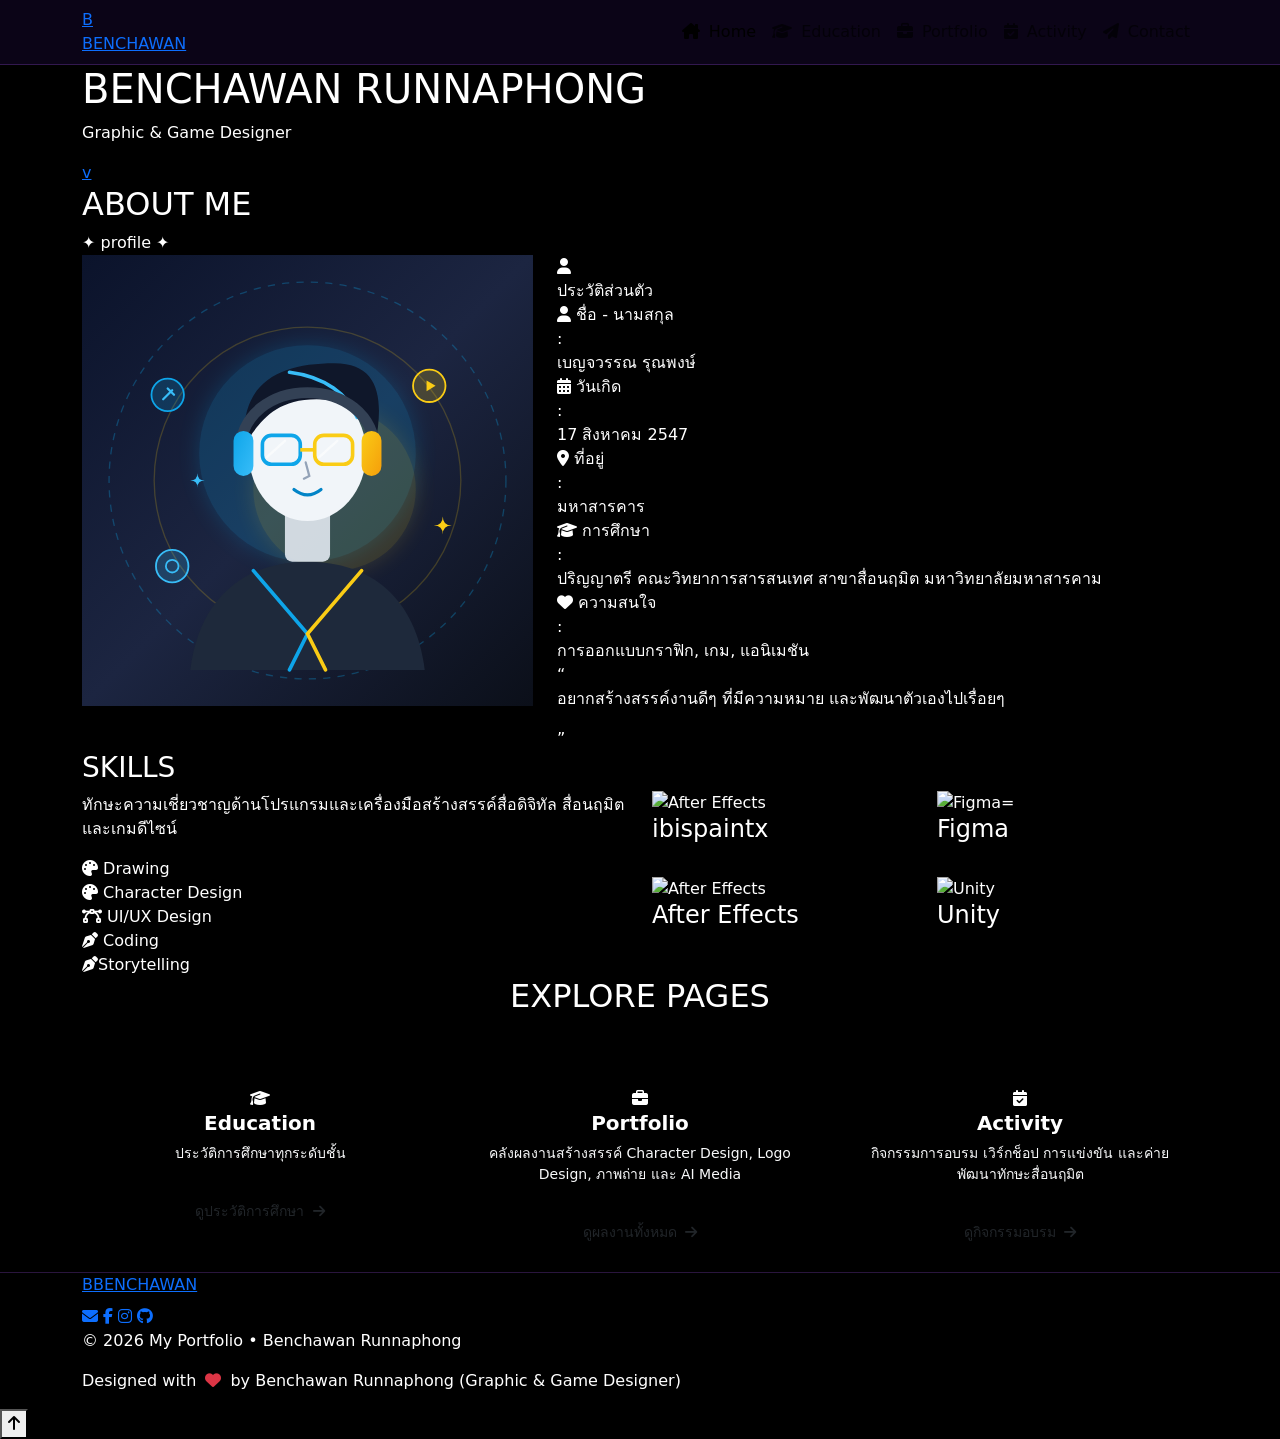
==== commit 6d5daaed: "Add files via upload" ====
--- a/index.html
+++ b/index.html
@@ -3,17 +3,17 @@
 <head>
   <meta charset="UTF-8">
   <meta name="viewport" content="width=device-width, initial-scale=1.0">
-  <meta name="description" content="Portfolio ส่วนตัวสำหรับนักศึกษาสาขาสื่อนฤมิต (Creative Media) - ผลงาน Motion Graphic, UI/UX, Graphic Design, Video & AI Media">
+  <meta name="description" content="Portfolio ส่วนตัวสำหรับนักศึกษาสาขาสื่อนฤมิต (Creative Media) - Benchawan Runnaphong">
   <meta name="author" content="Benchawan Runnaphong">
-  <title>Benchawan Runnaphong</title>
+  <title>Home | Benchawan Runnaphong - Graphic & Game Designer</title>
 
   <!-- Favicon -->
-  <link rel="icon" type="image/svg+xml" href="assets/images/favicon.svg">
-
-  <!-- Google Fonts: Prompt & Plus Jakarta Sans -->
+  <link rel="icon" type="image/svg+xml" href="assets/images/favicon.svg" href="assets/images/favicon.svg">
+
+  <!-- Google Fonts: Silkscreen (Pixel Heading), Prompt & Plus Jakarta Sans -->
   <link rel="preconnect" href="https://fonts.googleapis.com">
   <link rel="preconnect" href="https://fonts.gstatic.com" crossorigin>
-  <link href="https://fonts.googleapis.com/css2?family=Plus+Jakarta+Sans:ital,wght@0,300;0,400;0,500;0,600;0,700;0,800;1,400&family=Prompt:ital,wght@0,300;0,400;0,500;0,600;0,700;1,400&display=swap" rel="stylesheet">
+  <link href="https://fonts.googleapis.com/css2?family=Plus+Jakarta+Sans:wght@400;600;700;800;900&family=Prompt:wght@300;400;500;600;700;800&family=Silkscreen:wght@400;700&display=swap" rel="stylesheet">
 
   <!-- Bootstrap 5.3 CSS via CDN -->
   <link href="https://cdn.jsdelivr.net/npm/bootstrap@5.3.3/dist/css/bootstrap.min.css" rel="stylesheet">
@@ -21,81 +21,75 @@
   <!-- Font Awesome 6 Icons via CDN -->
   <link rel="stylesheet" href="https://cdnjs.cloudflare.com/ajax/libs/font-awesome/6.6.0/css/all.min.css">
 
-  <!-- Custom CSS Files (แยกตามส่วนประกอบและเมนู Navigation) -->
+  <!-- Custom CSS Files -->
   <link rel="stylesheet" href="assets/css/style.css">
   <link rel="stylesheet" href="assets/css/navbar.css">
   <link rel="stylesheet" href="assets/css/hero.css">
-  <link rel="stylesheet" href="assets/css/about.css">
-  <link rel="stylesheet" href="assets/css/skills.css">
-  <link rel="stylesheet" href="assets/css/portfolio.css">
-  <link rel="stylesheet" href="assets/css/contact.css">
   <link rel="stylesheet" href="assets/css/footer.css">
+
+  <style>
+    /* Global Pure Black Background Override for Home */
+    body {
+      background-color: #000000 !important;
+      color: #ffffff;
+    }
+    .custom-navbar {
+      background: rgba(12, 5, 26, 0.92) !important;
+      backdrop-filter: blur(12px);
+      -webkit-backdrop-filter: blur(12px);
+      border-bottom: 1px solid rgba(168, 85, 247, 0.25);
+    }
+  </style>
 </head>
 <body>
 
-  <!-- Ambient Animated Glowing Orbs Background -->
-  <div class="bg-ambient">
-    <div class="ambient-orb-1"></div>
-    <div class="ambient-orb-2"></div>
-  </div>
-
-  <!-- =================================================================
-       * PRELOADER LOADING ANIMATION
-       ================================================================= -->
+  <!-- Preloader Loading Animation -->
   <div id="preloader">
     <div class="loader-spinner">
       <div class="loader-ring"></div>
       <div class="loader-ring"></div>
       <div class="loader-ring"></div>
     </div>
-    <div class="loader-text">CREATIVE MEDIA PORTFOLIO</div>
+    <div class="loader-text">BENCHAWAN • PORTFOLIO</div>
   </div>
 
-  <!-- =================================================================
-       * 1. NAVIGATION BAR (Sticky Navigation, Dark/Light Mode, Smooth Scroll)
-       ================================================================= -->
+  <!-- Header & Navigation Bar (Matching Image 1 & 2) -->
   <header>
     <nav class="navbar navbar-expand-lg custom-navbar">
       <div class="container">
-        <!-- Logo / Brand -->
-        <a class="navbar-brand-custom" href="#home">
-          <div class="brand-icon-wrapper">
-            <i class="fa-solid fa-shapes"></i>
-          </div>
-          <span class="brand-text">Ben<span class="text-gradient-yellow">Chawan</span></span>
-          <span class="brand-badge d-none d-sm-inline">CREATIVE MEDIA</span>
+        <!-- Brand Logo: [B] BENCHAWAN -->
+        <a class="navbar-brand-custom" href="index.html">
+          <div class="brand-square-b">
+            <span>B</span>
+          </div>
+          <span class="brand-text-spooky">BENCHAWAN</span>
         </a>
 
         <!-- Right Side: Dark/Light Mode Button & Mobile Toggler -->
         <div class="d-flex align-items-center gap-2 order-lg-last">
-          <!-- Theme Toggle Button -->
-          <button class="theme-toggle-btn" id="themeToggleBtn" type="button" aria-label="Toggle Theme" title="สลับโหมดสว่าง/มืด">
-            <i class="fa-solid fa-moon" id="themeIcon"></i>
-          </button>
-
-          <!-- Mobile Hamburger Button -->
+          
           <button class="navbar-toggler navbar-toggler-custom d-lg-none" type="button" data-bs-toggle="collapse" data-bs-target="#navbarContent" aria-controls="navbarContent" aria-expanded="false" aria-label="Toggle navigation">
             <i class="fa-solid fa-bars-staggered"></i>
           </button>
         </div>
 
-        <!-- Navigation Links (Home, About, Skills, Portfolio, Contact) -->
+        <!-- Navigation Links -->
         <div class="collapse navbar-collapse navbar-collapse-custom" id="navbarContent">
-          <ul class="navbar-nav mx-auto mb-2 mb-lg-0">
+          <ul class="navbar-nav ms-auto mb-2 mb-lg-0">
             <li class="nav-item">
-              <a class="nav-link active" href="#home"><i class="fa-solid fa-house-chimney me-1"></i> Home</a>
+              <a class="nav-link active" href="index.html"><i class="fa-solid fa-house-chimney me-1"></i> Home</a>
             </li>
             <li class="nav-item">
-              <a class="nav-link" href="#about"><i class="fa-solid fa-user me-1"></i> About</a>
+              <a class="nav-link" href="education.html"><i class="fa-solid fa-graduation-cap me-1"></i> Education</a>
             </li>
             <li class="nav-item">
-              <a class="nav-link" href="#skills"><i class="fa-solid fa-layer-group me-1"></i> Skills</a>
+              <a class="nav-link" href="portfolio.html"><i class="fa-solid fa-briefcase me-1"></i> Portfolio</a>
             </li>
             <li class="nav-item">
-              <a class="nav-link" href="#portfolio"><i class="fa-solid fa-briefcase me-1"></i> Portfolio</a>
+              <a class="nav-link" href="activity.html"><i class="fa-solid fa-calendar-check me-1"></i> Activity</a>
             </li>
             <li class="nav-item">
-              <a class="nav-link" href="#contact"><i class="fa-solid fa-paper-plane me-1"></i> Contact</a>
+              <a class="nav-link" href="contact.html"><i class="fa-solid fa-paper-plane me-1"></i> Contact</a>
             </li>
           </ul>
         </div>
@@ -104,847 +98,348 @@
   </header>
 
   <!-- =================================================================
-       * 2. HERO SECTION (#home)
-       * Profile Image Placeholder, Student Title, Intro Bio, CTA Buttons
+       * 1. HERO SECTION: SPOOKY HALLOWEEN MOON (IMAGE 1)
+       * Giant Yellow Moon, Dead Trees, Pumpkins & Slow Bouncing Down Arrow
        ================================================================= -->
-  <section class="hero-section" id="home">
-    <div class="hero-glow-bg"></div>
-    <div class="container hero-content">
+  <section class="hero-spooky-section" id="home">
+    <!-- Floating Purple & Yellow Glowing Particles Canvas -->
+    <div class="hero-particles-canvas" id="heroParticles"></div>
+
+    <div class="container hero-spooky-container">
+      <h1 class="about-pixel-title">BENCHAWAN RUNNAPHONG</h1>
+      <p class="hero-spooky-subtitle">Graphic & Game Designer</p>
+
+      <!-- Animated Down Arrow (Slow Bouncing, Clickable to Scroll Down) -->
+      <div class="hero-arrow-wrapper">
+        <a href="#about" class="hero-scroll-down-btn" id="scrollDownBtn" aria-label="เลื่อนลงไปยังส่วน About Me" title="เลื่อนลงเพื่อดูข้อมูล">
+          v
+        </a>
+      </div>
+    </div>
+  </section>
+
+  <!-- =================================================================
+       * 2. ABOUT ME SECTION: CYBERPUNK HUD (IMAGE 2)
+       * Background: 100% Solid Black (#000000)
+       * Right: Personal Profile HUD Card with Icons & Quotes
+       ================================================================= -->
+  <section class="about-cyber-section" id="about">
+    <div class="container">
+      
+      <!-- Top Cyber Sub-Header: Mini Logo, Angled Line, ABOUT ME & ✦ PORTFOLIO ✦ -->
+      <div class="about-top-bar">
+        
+        <h2 class="about-pixel-title">ABOUT ME</h2>
+        <div class="about-sparkle-sub">✦ profile ✦</div>
+      </div>
+
+      <!-- Main Two-Column Layout -->
+      <div class="row align-items-stretch gy-5">
+        
+        <!-- Left Column: Photo Card with Neon Purple Border & Yellow Corner Brackets -->
+        <div class="col-lg-5">
+          <div class="cyber-photo-container">
+            <div class="cyber-photo-card">
+              <!-- Bright Yellow Accent Corner Brackets (Image 2) -->
+              <div class="corner-bracket-tl"></div>
+              <div class="corner-bracket-br"></div>
+              
+              <!-- Photo Frame with Circular Purple Halo Backdrop -->
+              <div class="photo-inner-halo">
+                <img src="assets/images/Me.jpg" alt="Benchawan Runnaphong" onerror="this.onerror=null; this.src='assets/images/avatar.svg';">
+              </div>
+            </div>
+          </div>
+        </div>
+
+        <!-- Right Column: Personal Profile HUD Card with Top Badge Header -->
+        <div class="col-lg-7">
+          <div class="cyber-hud-card">
+            <!-- Top Offset Badge: ประวัติส่วนตัว (Image 2) -->
+            <div class="hud-badge-header">
+              <div class="hud-badge-icon">
+                <i class="fa-solid fa-user"></i>
+              </div>
+              <span class="hud-badge-title">ประวัติส่วนตัว</span>
+            </div>
+
+            <!-- Profile Info Rows with Icons -->
+            <div class="hud-info-list">
+              <!-- Row 1: ชื่อ - นามสกุล -->
+              <div class="hud-info-row">
+                <div class="hud-info-label-wrap">
+                  <i class="fa-solid fa-user hud-row-icon"></i>
+                  <span>ชื่อ - นามสกุล</span>
+                </div>
+                <div class="hud-info-colon">:</div>
+                <div class="hud-info-value">เบญจวรรณ รุณพงษ์</div>
+              </div>
+
+              <!-- Row 2: วันเกิด -->
+              <div class="hud-info-row">
+                <div class="hud-info-label-wrap">
+                  <i class="fa-solid fa-calendar-days hud-row-icon"></i>
+                  <span>วันเกิด</span>
+                </div>
+                <div class="hud-info-colon">:</div>
+                <div class="hud-info-value">17 สิงหาคม 2547</div>
+              </div>
+
+              <!-- Row 3: ที่อยู่ -->
+              <div class="hud-info-row">
+                <div class="hud-info-label-wrap">
+                  <i class="fa-solid fa-location-dot hud-row-icon"></i>
+                  <span>ที่อยู่</span>
+                </div>
+                <div class="hud-info-colon">:</div>
+                <div class="hud-info-value">มหาสารคาร</div>
+              </div>
+
+              <!-- Row 4: การศึกษา -->
+              <div class="hud-info-row">
+                <div class="hud-info-label-wrap">
+                  <i class="fa-solid fa-graduation-cap hud-row-icon"></i>
+                  <span>การศึกษา</span>
+                </div>
+                <div class="hud-info-colon">:</div>
+                <div class="hud-info-value">ปริญญาตรี คณะวิทยาการสารสนเทศ สาขาสื่อนฤมิต มหาวิทยาลัยมหาสารคาม</div>
+              </div>
+
+              <!-- Row 5: ความสนใจ -->
+              <div class="hud-info-row">
+                <div class="hud-info-label-wrap">
+                  <i class="fa-solid fa-heart hud-row-icon"></i>
+                  <span>ความสนใจ</span>
+                </div>
+                <div class="hud-info-colon">:</div>
+                <div class="hud-info-value">การออกแบบกราฟิก, เกม, แอนิเมชัน</div>
+              </div>
+            </div>
+
+            <!-- Quote Box at Bottom (Image 2) -->
+            <div class="hud-quote-box">
+              <span class="quote-mark">“</span>
+              <p class="quote-text">อยากสร้างสรรค์งานดีๆ ที่มีความหมาย และพัฒนาตัวเองไปเรื่อยๆ</p>
+              <span class="quote-mark">”</span>
+            </div>
+          </div>
+        </div>
+
+      </div>
+    </div>
+  </section>
+
+  <!-- =================================================================
+       * 3. SKILLS SECTION WITHOUT PERCENTAGES
+       * Background: 100% Solid Black (#000000)
+       * Progress Bars without any percentage numbers
+       * 2x2 Feature Cards Grid (Game Design, Graphic, Motion, UI/UX)
+       ================================================================= -->
+  <section class="skills-cyber-section" id="skills">
+    <div class="container">
       <div class="row align-items-center gy-5">
-        <!-- Hero Information Text -->
-        <div class="col-lg-7 text-center text-lg-start reveal-init">
-          <!-- Status Tag -->
-          <div class="hero-badge">
-            <span class="status-dot"></span>
-            <span>นักศึกษาสาขาสื่อนฤมิต • พร้อมเปิดรับโอกาสและร่วมงาน</span>
-          </div>
-
-          <!-- Student Name -->
-          <h1 class="hero-title">
-            สวัสดีครับ, ฉัน <br>
-            <span class="text-gradient">เบญจวรรณ รุณพงษ์</span>
-          </h1>
-
-          <!-- Dynamic Role Title with Animated Typewriter -->
-          <div class="hero-subtitle justify-content-center justify-content-lg-start">
-            <i class="fa-solid fa-sparkles text-warning"></i>
-            <span id="typewriterText">Creative Media Student</span>
-          </div>
-
-          <!-- Short Bio Introduction -->
-          <p class="hero-desc">
-            นักศึกษาสาขาสื่อนฤมิต (Creative Media) ผู้หลงใหลในการผสมผสานศิลปะ จินตนาการ และเทคโนโลยี มุ่งเน้นการสร้างสรรค์ผลงาน Motion Graphic, Visual Identity, UI/UX Design และสื่อปฏิสัมพันธ์ที่สร้างแรงบันดาลใจ
+        
+        <!-- Left Column: Clean Progress Tracks (NO PERCENTAGES) -->
+        <div class="col-lg-6">
+          <h3 class="skills-cyber-title">SKILLS</h3>
+          <p class="skills-cyber-desc">
+            ทักษะความเชี่ยวชาญด้านโปรแกรมและเครื่องมือสร้างสรรค์สื่อดิจิทัล สื่อนฤมิต และเกมดีไซน์
           </p>
 
-          <!-- CTA Buttons -->
-          <div class="hero-actions justify-content-center justify-content-lg-start">
-            <a href="#portfolio" class="btn-primary-custom">
-              <i class="fa-solid fa-eye"></i> ดูผลงาน
+          <div class="clean-skill-row">
+            <div class="clean-skill-name">
+              <i class="fa-solid fa-palette"></i> Drawing
+            </div>
+          </div>
+
+          <div class="clean-skill-row">
+            <div class="clean-skill-name">
+              <i class="fa-solid fa-palette"></i> Character Design
+            </div>
+          </div>
+
+          <div class="clean-skill-row">
+            <div class="clean-skill-name">
+              <i class="fa-solid fa-bezier-curve"></i> UI/UX Design
+            </div>
+          </div>
+
+          <div class="clean-skill-row">
+            <div class="clean-skill-name">
+              <i class="fa-solid fa-pen-nib"></i> Coding
+            </div>
+          </div>
+
+
+          <div class="clean-skill-row">
+            <div class="clean-skill-name">
+              <i class="fa-solid fa-pen-nib"></i>Storytelling
+            </div>
+          </div>
+
+          
+        </div>
+
+        <!-- Right Column: 2x2 Feature Skill Cards -->
+        <div class="col-lg-6">
+          <div class="row g-4">
+            <!-- Card 1: Game Design -->
+            <div class="col-sm-6">
+              <div class="cyber-2x2-card">
+                <div class="cyber-2x2-icon">
+                  <img src="assets/images/ibispaintx.jpg" alt="After Effects" class="cyber-skill-pixel-img">
+                </div>
+                <h4 class="cyber-2x2-title">ibispaintx</h4>
+              </div>
+            </div>
+
+            <!-- Card 2: Graphic Design -->
+            <div class="col-sm-6">
+              <div class="cyber-2x2-card">
+                <div class="cyber-2x2-icon">
+                  <img src="assets/images/figma.png" alt="Figma="cyber-skill-pixel-img">
+                </div>
+                <h4 class="cyber-2x2-title">Figma</h4>
+              </div>
+            </div>
+
+            <!-- Card 3: Motion Design -->
+            <div class="col-sm-6">
+              <div class="cyber-2x2-card">
+                <div class="cyber-2x2-icon">
+                  <img src="assets/images/Ae.svg" alt="After Effects" class="cyber-skill-pixel-img">
+                </div>
+                <h4 class="cyber-2x2-title">After Effects</h4>
+              </div>
+            </div>
+
+            <!-- Card 4: UI/UX Design -->
+            <div class="col-sm-6">
+              <div class="cyber-2x2-card">
+                <div class="cyber-2x2-icon">
+                  <img src="assets/images/unity.jpeg" alt="Unity" class="cyber-skill-pixel-img">
+                </div>
+                <h4 class="cyber-2x2-title">Unity</h4>
+              </div>
+            </div>
+          </div>
+        </div>
+
+      </div>
+    </div>
+  </section>
+
+  <!-- =================================================================
+       * 4. EXPLORE PAGES SECTION
+       * Background: 100% Solid Black (#000000)
+       * Quick Cards to Education, Portfolio, Activity, Contact
+       ================================================================= -->
+  <section class="explore-cyber-section">
+    <div class="container">
+      <div class="text-center mb-5">
+        <h3 class="about-pixel-title fs-2 mb-2">EXPLORE PAGES</h3>
+      </div>
+
+      <div class="row g-4">
+        <!-- Education Card -->
+        <div class="col-md-4">
+          <div class="cyber-2x2-card p-4 text-center">
+            <div class="cyber-2x2-icon mx-auto">
+              <i class="fa-solid fa-graduation-cap"></i>
+            </div>
+            <h4 class="h5 fw-bold mb-2">Education</h4>
+            <p class="text-light small flex-grow-1">ประวัติการศึกษาทุกระดับชั้น</p>
+            <a href="education.html" class="btn btn-outline-custom btn-sm mt-3 w-100">
+              ดูประวัติการศึกษา <i class="fa-solid fa-arrow-right ms-1"></i>
             </a>
-            <a href="#contact" class="btn-outline-custom">
-              <i class="fa-solid fa-envelope"></i> ติดต่อ
+          </div>
+        </div>
+
+        <!-- Portfolio Card -->
+        <div class="col-md-4">
+          <div class="cyber-2x2-card p-4 text-center">
+            <div class="cyber-2x2-icon mx-auto">
+              <i class="fa-solid fa-briefcase"></i>
+            </div>
+            <h4 class="h5 fw-bold mb-2">Portfolio</h4>
+            <p class="text-light small flex-grow-1">คลังผลงานสร้างสรรค์ Character Design, Logo Design, ภาพถ่าย และ AI Media</p>
+            <a href="portfolio.html" class="btn btn-outline-custom btn-sm mt-3 w-100">
+              ดูผลงานทั้งหมด <i class="fa-solid fa-arrow-right ms-1"></i>
             </a>
-            <a href="about.html" class="btn-outline-custom d-none d-sm-inline-flex" title="ดูข้อมูลประวัติฉบับเต็ม">
-              <i class="fa-solid fa-arrow-up-right-from-square"></i> ประวัติเต็ม
+          </div>
+        </div>
+
+        <!-- Activity Card -->
+        <div class="col-md-4">
+          <div class="cyber-2x2-card p-4 text-center">
+            <div class="cyber-2x2-icon mx-auto">
+              <i class="fa-solid fa-calendar-check"></i>
+            </div>
+            <h4 class="h5 fw-bold mb-2">Activity</h4>
+            <p class="text-light small flex-grow-1">กิจกรรมการอบรม เวิร์กช็อป การแข่งขัน และค่ายพัฒนาทักษะสื่อนฤมิต</p>
+            <a href="activity.html" class="btn btn-outline-custom btn-sm mt-3 w-100">
+              ดูกิจกรรมอบรม <i class="fa-solid fa-arrow-right ms-1"></i>
             </a>
           </div>
         </div>
-
-        <!-- Hero Avatar Showcase with Rotating Rings & Badges -->
-        <div class="col-lg-5 hero-visual-container reveal-init reveal-delay-2">
-          <div class="avatar-wrapper">
-            <div class="avatar-ring"></div>
-            <div class="avatar-ring-glow"></div>
-            <div class="avatar-image-box">
-              <img src="assets/images/avatar.svg" alt="รูปโปรไฟล์นักศึกษาสาขาสื่อนฤมิต (Placeholder)" loading="eager">
-            </div>
-
-            <!-- Floating Skill Badges -->
-            <div class="floating-badge floating-badge-1">
-              <i class="fa-solid fa-wand-magic-sparkles"></i>
-              <div>
-                <div class="badge-text-title">Motion Graphic</div>
-                <div class="badge-text-sub">3D & Animation</div>
-              </div>
-            </div>
-
-            <div class="floating-badge floating-badge-2">
-              <i class="fa-solid fa-compass-drafting"></i>
-              <div>
-                <div class="badge-text-title">UI/UX Design</div>
-                <div class="badge-text-sub">Web & Mobile</div>
-              </div>
-            </div>
-
-            <div class="floating-badge floating-badge-3">
-              <i class="fa-solid fa-brain"></i>
-              <div>
-                <div class="badge-text-title">AI Generative</div>
-                <div class="badge-text-sub">Future Media</div>
-              </div>
-            </div>
-          </div>
-        </div>
       </div>
     </div>
   </section>
 
-  <!-- =================================================================
-       * 3. ABOUT ME SECTION (#about)
-       * Bio, Education, Interests, Career Goals, Stat Counters
-       ================================================================= -->
-  <section class="about-section" id="about">
-    <div class="container">
-      <!-- Section Header -->
-      <div class="section-header reveal-init">
-        <span class="section-tag"><i class="fa-solid fa-user-astronaut"></i> About Me</span>
-        <h2 class="section-title">เกี่ยวกับ<span class="text-gradient">ฉัน</span></h2>
-        <p class="section-subtitle">
-          ทำความรู้จักเรื่องราว การศึกษา แพชชั่น และเป้าหมายในสายงานสื่อดิจิทัลและศิลปะสร้างสรรค์
-        </p>
-      </div>
-
-      <div class="row g-4 align-items-stretch">
-        <!-- Column 1: Short Biography & Interests -->
-        <div class="col-lg-6 reveal-init reveal-delay-1">
-          <div class="glass-card about-card">
-            <div class="about-card-icon">
-              <i class="fa-solid fa-address-card"></i>
-            </div>
-            <h3 class="about-card-title">ประวัติย่อ (Short Biography)</h3>
-            <p class="about-card-desc">
-              ฉันเป็นนักศึกษาชั้นปีที่ 3 สาขาสื่อนฤมิต (Creative Media Technology) มีความสนใจและทุ่มเทอย่างลึกซึ้งในการออกแบบสื่อดิจิทัลรูปแบบใหม่ การคิดเชิงภาพ (Visual Thinking) และการเล่าเรื่องผ่านภาพเคลื่อนไหว 
-              ชอบศึกษาทดลองใช้เทคโนโลยีและเครื่องมือใหม่ ๆ ไม่ว่าจะเป็น 3D Animation, Web Interaction จนถึง Generative AI เพื่อยกระดับประสบการณ์ของผู้รับชม
-            </p>
-
-            <h4 class="mt-4 mb-2 fs-6 fw-bold text-gradient-yellow">
-              <i class="fa-solid fa-heart me-1"></i> ความสนใจเฉพาะด้าน (Interests)
-            </h4>
-            <div class="interests-list">
-              <span class="interest-tag"><i class="fa-solid fa-cube"></i> 3D & Virtual Reality</span>
-              <span class="interest-tag"><i class="fa-solid fa-film"></i> Cinematic Storytelling</span>
-              <span class="interest-tag"><i class="fa-solid fa-mobile-screen"></i> Interactive Web UI</span>
-              <span class="interest-tag"><i class="fa-solid fa-palette"></i> Generative Visuals</span>
-              <span class="interest-tag"><i class="fa-solid fa-camera"></i> Street & Concert Photography</span>
-            </div>
-          </div>
-        </div>
-
-        <!-- Column 2: Education & Career Goals -->
-        <div class="col-lg-6 reveal-init reveal-delay-2">
-          <div class="glass-card about-card">
-            <div class="about-card-icon">
-              <i class="fa-solid fa-graduation-cap"></i>
-            </div>
-            <h3 class="about-card-title">การศึกษา & วุฒิการศึกษา (Education)</h3>
-
-            <!-- Education Timeline -->
-            <div class="education-timeline mt-2">
-              <div class="education-item">
-                <div class="edu-year">2023 - ปัจจุบัน (กำลังศึกษา)</div>
-                <div class="edu-degree">ปริญญาตรี ศิลปกรรมศาสตร์ / เทคโนโลยีสื่อนฤมิต</div>
-                <div class="edu-school">สาขาสื่อนฤมิต (Creative Media), มหาวิทยาลัยชั้นนำ</div>
-                <div class="small text-muted mt-1">เกรดเฉลี่ยสะสม 3.75 • มุ่งเน้นวิชา Motion Graphic, UI/UX, และ Interactive Media</div>
-              </div>
-              <div class="education-item">
-                <div class="edu-year">2020 - 2023</div>
-                <div class="edu-degree">มัธยมศึกษาตอนปลาย (สายศิลป์-คำนวณ / ศิลปะดิจิทัล)</div>
-                <div class="edu-school">โรงเรียนมัธยมศึกษาประจำจังหวัด</div>
-              </div>
-            </div>
-
-            <!-- Career Goals Quote Box -->
-            <div class="goal-quote-box">
-              <i class="fa-solid fa-quote-left quote-icon"></i>
-              <h5 class="fs-6 fw-bold mb-1 text-primary">เป้าหมายในการทำงาน (Career Goals)</h5>
-              <p class="goal-text mb-0">
-                "มุ่งสู่การเป็น <strong>Creative Multimedia Director</strong> และ <strong>Creative Technologist</strong> มืออาชีพ ที่สามารถเชื่อมโยงแนวคิดศิลปะระดับสูงเข้ากับเทคโนโลยีสมัยใหม่ เพื่อสร้างสรรค์ผลงานสื่อที่มีคุณค่าและสร้างการเปลี่ยนแปลงเชิงบวกให้กับสังคม"
-              </p>
-            </div>
-          </div>
-        </div>
-      </div>
-
-      <!-- Animated Stat Highlight Counters -->
-      <div class="about-stats-grid reveal-init reveal-delay-3">
-        <div class="glass-card stat-card">
-          <div class="stat-number counter-val" data-target="4" data-suffix="+">0</div>
-          <div class="stat-label">ปีในการศึกษาและพัฒนาฝีมือ</div>
-        </div>
-        <div class="glass-card stat-card">
-          <div class="stat-number counter-val" data-target="25" data-suffix="+">0</div>
-          <div class="stat-label">ผลงานที่สร้างสรรค์เสร็จสิ้น</div>
-        </div>
-        <div class="glass-card stat-card">
-          <div class="stat-number counter-val" data-target="10" data-suffix="+">0</div>
-          <div class="stat-label">เครื่องมือ & ซอฟต์แวร์ที่เชี่ยวชาญ</div>
-        </div>
-        <div class="glass-card stat-card">
-          <div class="stat-number counter-val" data-target="100" data-suffix="%">0</div>
-          <div class="stat-label">ความมุ่งมั่น & ความคิดสร้างสรรค์</div>
-        </div>
-      </div>
-    </div>
-  </section>
-
-  <!-- =================================================================
-       * 4. SKILLS SECTION (#skills)
-       * 10 Cards with Icons as Specified in Requirements
-       ================================================================= -->
-  <section class="skills-section" id="skills">
-    <div class="container">
-      <!-- Section Header -->
-      <div class="section-header reveal-init">
-        <span class="section-tag"><i class="fa-solid fa-code-fork"></i> Capabilities</span>
-        <h2 class="section-title">ทักษะความสามารถ <span class="text-gradient">(Skills)</span></h2>
-        <p class="section-subtitle">
-          ทักษะครอบคลุมทั้งงานออกแบบเชิงศิลปะ การตัดต่อสื่อผสม และการพัฒนาเว็บแอปพลิเคชัน
-        </p>
-      </div>
-
-      <!-- 10 Skills Grid -->
-      <div class="skills-grid">
-        <!-- Skill 1: Graphic Design -->
-        <div class="glass-card skill-card reveal-init">
-          <div class="skill-icon-box">
-            <i class="fa-solid fa-palette"></i>
-          </div>
-          <h3 class="skill-title">Graphic Design</h3>
-          <p class="skill-desc">การจัดวางองค์ประกอบ การเลือกใช้สี Typography และการออกแบบอัตลักษณ์แบรนด์</p>
-          <div class="skill-level-wrapper">
-            <div class="skill-level-header">
-              <span>ระดับความเชี่ยวชาญ</span>
-              <span class="level-pct">92%</span>
-            </div>
-            <div class="skill-progress-bar">
-              <div class="skill-progress-fill" data-level="92%"></div>
-            </div>
-          </div>
-          <div class="skill-tools">
-            <span class="skill-tool-tag">Photoshop</span>
-            <span class="skill-tool-tag">Illustrator</span>
-          </div>
-        </div>
-
-        <!-- Skill 2: Photography -->
-        <div class="glass-card skill-card reveal-init reveal-delay-1">
-          <div class="skill-icon-box">
-            <i class="fa-solid fa-camera"></i>
-          </div>
-          <h3 class="skill-title">Photography</h3>
-          <p class="skill-desc">การจัดแสง ถ่ายภาพพอร์ตเทรต งานอีเวนต์ สตรีท และการแต่งภาพระดับมืออาชีพ</p>
-          <div class="skill-level-wrapper">
-            <div class="skill-level-header">
-              <span>ระดับความเชี่ยวชาญ</span>
-              <span class="level-pct">88%</span>
-            </div>
-            <div class="skill-progress-bar">
-              <div class="skill-progress-fill" data-level="88%"></div>
-            </div>
-          </div>
-          <div class="skill-tools">
-            <span class="skill-tool-tag">Lightroom</span>
-            <span class="skill-tool-tag">Capture One</span>
-          </div>
-        </div>
-
-        <!-- Skill 3: Video Editing -->
-        <div class="glass-card skill-card reveal-init reveal-delay-2">
-          <div class="skill-icon-box">
-            <i class="fa-solid fa-film"></i>
-          </div>
-          <h3 class="skill-title">Video Editing</h3>
-          <p class="skill-desc">การตัดต่อวิดีโอ การลำดับภาพ เสียง Sound Design และการย้อมสี Color Grading</p>
-          <div class="skill-level-wrapper">
-            <div class="skill-level-header">
-              <span>ระดับความเชี่ยวชาญ</span>
-              <span class="level-pct">90%</span>
-            </div>
-            <div class="skill-progress-bar">
-              <div class="skill-progress-fill" data-level="90%"></div>
-            </div>
-          </div>
-          <div class="skill-tools">
-            <span class="skill-tool-tag">Premiere Pro</span>
-            <span class="skill-tool-tag">DaVinci</span>
-          </div>
-        </div>
-
-        <!-- Skill 4: Motion Graphic -->
-        <div class="glass-card skill-card reveal-init reveal-delay-3">
-          <div class="skill-icon-box">
-            <i class="fa-solid fa-wand-magic-sparkles"></i>
-          </div>
-          <h3 class="skill-title">Motion Graphic</h3>
-          <p class="skill-desc">กราฟิกเคลื่อนไหว 2D/3D Kinetic Typography และ Visual Effects สำหรับสื่อโฆษณา</p>
-          <div class="skill-level-wrapper">
-            <div class="skill-level-header">
-              <span>ระดับความเชี่ยวชาญ</span>
-              <span class="level-pct">94%</span>
-            </div>
-            <div class="skill-progress-bar">
-              <div class="skill-progress-fill" data-level="94%"></div>
-            </div>
-          </div>
-          <div class="skill-tools">
-            <span class="skill-tool-tag">After Effects</span>
-            <span class="skill-tool-tag">Blender</span>
-          </div>
-        </div>
-
-        <!-- Skill 5: UI/UX Design -->
-        <div class="glass-card skill-card reveal-init reveal-delay-4">
-          <div class="skill-icon-box">
-            <i class="fa-solid fa-compass-drafting"></i>
-          </div>
-          <h3 class="skill-title">UI/UX Design</h3>
-          <p class="skill-desc">การทำวิจัยผู้ใช้ Wireframing, Interactive Prototyping และ Design Systems</p>
-          <div class="skill-level-wrapper">
-            <div class="skill-level-header">
-              <span>ระดับความเชี่ยวชาญ</span>
-              <span class="level-pct">89%</span>
-            </div>
-            <div class="skill-progress-bar">
-              <div class="skill-progress-fill" data-level="89%"></div>
-            </div>
-          </div>
-          <div class="skill-tools">
-            <span class="skill-tool-tag">Figma</span>
-            <span class="skill-tool-tag">Design System</span>
-          </div>
-        </div>
-
-        <!-- Skill 6: Web Design -->
-        <div class="glass-card skill-card reveal-init">
-          <div class="skill-icon-box">
-            <i class="fa-solid fa-desktop"></i>
-          </div>
-          <h3 class="skill-title">Web Design</h3>
-          <p class="skill-desc">ออกแบบโครงสร้างเว็บไซต์ที่สวยงาม มีเอกลักษณ์ Responsive และคำนึงถึง UX/UI</p>
-          <div class="skill-level-wrapper">
-            <div class="skill-level-header">
-              <span>ระดับความเชี่ยวชาญ</span>
-              <span class="level-pct">91%</span>
-            </div>
-            <div class="skill-progress-bar">
-              <div class="skill-progress-fill" data-level="91%"></div>
-            </div>
-          </div>
-          <div class="skill-tools">
-            <span class="skill-tool-tag">Responsive UI</span>
-            <span class="skill-tool-tag">Bootstrap 5</span>
-          </div>
-        </div>
-
-        <!-- Skill 7: HTML5 -->
-        <div class="glass-card skill-card reveal-init reveal-delay-1">
-          <div class="skill-icon-box">
-            <i class="fa-brands fa-html5"></i>
-          </div>
-          <h3 class="skill-title">HTML5</h3>
-          <p class="skill-desc">การเขียนโครงสร้าง Semantic HTML ที่ถูกต้อง ได้มาตรฐาน SEO และ Web Accessibility</p>
-          <div class="skill-level-wrapper">
-            <div class="skill-level-header">
-              <span>ระดับความเชี่ยวชาญ</span>
-              <span class="level-pct">95%</span>
-            </div>
-            <div class="skill-progress-bar">
-              <div class="skill-progress-fill" data-level="95%"></div>
-            </div>
-          </div>
-          <div class="skill-tools">
-            <span class="skill-tool-tag">Semantic HTML</span>
-            <span class="skill-tool-tag">Canvas</span>
-          </div>
-        </div>
-
-        <!-- Skill 8: CSS3 -->
-        <div class="glass-card skill-card reveal-init reveal-delay-2">
-          <div class="skill-icon-box">
-            <i class="fa-brands fa-css3-alt"></i>
-          </div>
-          <h3 class="skill-title">CSS3</h3>
-          <p class="skill-desc">การจัดเลย์เอาต์ Flexbox, Grid, Glassmorphism, Animation และ Media Queries</p>
-          <div class="skill-level-wrapper">
-            <div class="skill-level-header">
-              <span>ระดับความเชี่ยวชาญ</span>
-              <span class="level-pct">92%</span>
-            </div>
-            <div class="skill-progress-bar">
-              <div class="skill-progress-fill" data-level="92%"></div>
-            </div>
-          </div>
-          <div class="skill-tools">
-            <span class="skill-tool-tag">Flexbox / Grid</span>
-            <span class="skill-tool-tag">Keyframes</span>
-          </div>
-        </div>
-
-        <!-- Skill 9: JavaScript -->
-        <div class="glass-card skill-card reveal-init reveal-delay-3">
-          <div class="skill-icon-box">
-            <i class="fa-brands fa-js"></i>
-          </div>
-          <h3 class="skill-title">JavaScript</h3>
-          <p class="skill-desc">DOM Manipulation, Event Handling, Interactive UI Components และ Fetch API</p>
-          <div class="skill-level-wrapper">
-            <div class="skill-level-header">
-              <span>ระดับความเชี่ยวชาญ</span>
-              <span class="level-pct">84%</span>
-            </div>
-            <div class="skill-progress-bar">
-              <div class="skill-progress-fill" data-level="84%"></div>
-            </div>
-          </div>
-          <div class="skill-tools">
-            <span class="skill-tool-tag">ES6+</span>
-            <span class="skill-tool-tag">DOM Interactivity</span>
-          </div>
-        </div>
-
-        <!-- Skill 10: AI Tools -->
-        <div class="glass-card skill-card reveal-init reveal-delay-4">
-          <div class="skill-icon-box">
-            <i class="fa-solid fa-microchip"></i>
-          </div>
-          <h3 class="skill-title">AI Tools</h3>
-          <p class="skill-desc">การใช้ Generative AI สำหรับงาน Art Direction, Prompt Crafting และ Workflow Automation</p>
-          <div class="skill-level-wrapper">
-            <div class="skill-level-header">
-              <span>ระดับความเชี่ยวชาญ</span>
-              <span class="level-pct">89%</span>
-            </div>
-            <div class="skill-progress-bar">
-              <div class="skill-progress-fill" data-level="89%"></div>
-            </div>
-          </div>
-          <div class="skill-tools">
-            <span class="skill-tool-tag">Midjourney</span>
-            <span class="skill-tool-tag">ComfyUI / RunWay</span>
-          </div>
-        </div>
-      </div>
-    </div>
-  </section>
-
-  <!-- =================================================================
-       * 5. PORTFOLIO SECTION (#portfolio)
-       * 6 Showcase Projects with Filter Tabs, Vector SVGs & Details Modal
-       ================================================================= -->
-  <section class="portfolio-section" id="portfolio">
-    <div class="container">
-      <!-- Section Header -->
-      <div class="section-header reveal-init">
-        <span class="section-tag"><i class="fa-solid fa-folder-open"></i> Selected Works</span>
-        <h2 class="section-title">ผลงานเด่น <span class="text-gradient">(Portfolio)</span></h2>
-        <p class="section-subtitle">
-          รวบรวมตัวอย่างผลงานชิ้นเอกจากสาขาสื่อนฤมิต ทั้ง Motion Graphic, Branding, ภาพถ่าย, Web UI และ AI Art
-        </p>
-      </div>
-
-      <!-- Filter Buttons -->
-      <div class="portfolio-filters reveal-init">
-        <button class="filter-btn active" data-filter="all"><i class="fa-solid fa-border-all me-1"></i> ทั้งหมด</button>
-        <button class="filter-btn" data-filter="motion"><i class="fa-solid fa-wand-magic-sparkles me-1"></i> Motion & 3D</button>
-        <button class="filter-btn" data-filter="branding"><i class="fa-solid fa-palette me-1"></i> Branding & Graphic</button>
-        <button class="filter-btn" data-filter="photo"><i class="fa-solid fa-camera me-1"></i> Photography</button>
-        <button class="filter-btn" data-filter="web"><i class="fa-solid fa-laptop-code me-1"></i> UI/UX & Web</button>
-        <button class="filter-btn" data-filter="ai"><i class="fa-solid fa-brain me-1"></i> AI & Film</button>
-      </div>
-
-      <!-- 6 Projects Responsive Grid -->
-      <div class="portfolio-grid">
-        <!-- Project 1: Cyberpunk Neo-Bangkok -->
-        <div class="portfolio-item reveal-init" data-category="motion">
-          <div class="glass-card portfolio-card">
-            <div class="portfolio-thumb-wrapper">
-              <span class="portfolio-badge">Motion & 3D</span>
-              <img src="assets/images/project-1-motion.svg" alt="Cyberpunk Neo-Bangkok Motion Graphic" class="portfolio-img" loading="lazy">
-              <div class="portfolio-overlay">
-                <i class="fa-solid fa-arrow-up-right-from-square text-warning fs-4"></i>
-              </div>
-            </div>
-            <div class="portfolio-body">
-              <div class="portfolio-meta">
-                <span class="portfolio-category-text">3D Animation</span>
-                <span class="portfolio-year">2026</span>
-              </div>
-              <h3 class="portfolio-title">CYBERPUNK NEO-BANGKOK</h3>
-              <p class="portfolio-desc">
-                งานแอนิเมชัน 3 มิติแนว Cyberpunk ผสมผสานสถาปัตยกรรมกรุงเทพมหานครแห่งอนาคต ถ่ายทอดการเคลื่อนไหวของแสงนีออน ป้ายโฮโลแกรม และเมืองดิจิทัล
-              </p>
-              <div class="portfolio-footer">
-                <button class="btn-view-project" data-project-id="1">
-                  <i class="fa-solid fa-circle-info"></i> ดูผลงาน
-                </button>
-              </div>
-            </div>
-          </div>
-        </div>
-
-        <!-- Project 2: Lumina Coffee Roasters -->
-        <div class="portfolio-item reveal-init reveal-delay-1" data-category="branding">
-          <div class="glass-card portfolio-card">
-            <div class="portfolio-thumb-wrapper">
-              <span class="portfolio-badge">Graphic & Branding</span>
-              <img src="assets/images/project-2-branding.svg" alt="Lumina Coffee Roasters Brand Identity" class="portfolio-img" loading="lazy">
-              <div class="portfolio-overlay">
-                <i class="fa-solid fa-arrow-up-right-from-square text-warning fs-4"></i>
-              </div>
-            </div>
-            <div class="portfolio-body">
-              <div class="portfolio-meta">
-                <span class="portfolio-category-text">Brand Identity</span>
-                <span class="portfolio-year">2025</span>
-              </div>
-              <h3 class="portfolio-title">LUMINA COFFEE ROASTERS</h3>
-              <p class="portfolio-desc">
-                การออกแบบอัตลักษณ์แบรนด์ร้านกาแฟคั่วบดพรีเมียม โลโก้ มู้ดโทน บรรจุภัณฑ์ซองกาแฟ และสื่อประชาสัมพันธ์ ดีไซน์เรียบหรูระดับสากล
-              </p>
-              <div class="portfolio-footer">
-                <button class="btn-view-project" data-project-id="2">
-                  <i class="fa-solid fa-circle-info"></i> ดูผลงาน
-                </button>
-              </div>
-            </div>
-          </div>
-        </div>
-
-        <!-- Project 3: Aurora Festival 2026 -->
-        <div class="portfolio-item reveal-init reveal-delay-2" data-category="photo">
-          <div class="glass-card portfolio-card">
-            <div class="portfolio-thumb-wrapper">
-              <span class="portfolio-badge">Photography</span>
-              <img src="assets/images/project-3-photo.svg" alt="Aurora Festival 2026 Photography" class="portfolio-img" loading="lazy">
-              <div class="portfolio-overlay">
-                <i class="fa-solid fa-arrow-up-right-from-square text-warning fs-4"></i>
-              </div>
-            </div>
-            <div class="portfolio-body">
-              <div class="portfolio-meta">
-                <span class="portfolio-category-text">Event Photography</span>
-                <span class="portfolio-year">2026</span>
-              </div>
-              <h3 class="portfolio-title">AURORA FESTIVAL 2026</h3>
-              <p class="portfolio-desc">
-                ชุดภาพถ่ายบันทึกบรรยากาศเทศกาลดนตรีและศิลปะแสงไฟยามค่ำคืน การจัดองค์ประกอบภาพในสภาวะแสงน้อย และการเกลี่ยสี Cinematic
-              </p>
-              <div class="portfolio-footer">
-                <button class="btn-view-project" data-project-id="3">
-                  <i class="fa-solid fa-circle-info"></i> ดูผลงาน
-                </button>
-              </div>
-            </div>
-          </div>
-        </div>
-
-        <!-- Project 4: Metaverse Art Gallery -->
-        <div class="portfolio-item reveal-init" data-category="web">
-          <div class="glass-card portfolio-card">
-            <div class="portfolio-thumb-wrapper">
-              <span class="portfolio-badge">UI/UX & Web</span>
-              <img src="assets/images/project-4-uiux.svg" alt="Metaverse Art Gallery Web UI/UX" class="portfolio-img" loading="lazy">
-              <div class="portfolio-overlay">
-                <i class="fa-solid fa-arrow-up-right-from-square text-warning fs-4"></i>
-              </div>
-            </div>
-            <div class="portfolio-body">
-              <div class="portfolio-meta">
-                <span class="portfolio-category-text">Web Interaction</span>
-                <span class="portfolio-year">2025</span>
-              </div>
-              <h3 class="portfolio-title">METAVERSE ART GALLERY</h3>
-              <p class="portfolio-desc">
-                ออกแบบระบบอินเทอร์เฟซ UI/UX สำหรับชมนิทรรศการศิลปะเสมือนจริง โครงสร้าง Responsive สวยงาม พร้อมระบบนำชมแบบ Interactive Hotspot
-              </p>
-              <div class="portfolio-footer">
-                <button class="btn-view-project" data-project-id="4">
-                  <i class="fa-solid fa-circle-info"></i> ดูผลงาน
-                </button>
-              </div>
-            </div>
-          </div>
-        </div>
-
-        <!-- Project 5: Echoes of Nature -->
-        <div class="portfolio-item reveal-init reveal-delay-1" data-category="ai">
-          <div class="glass-card portfolio-card">
-            <div class="portfolio-thumb-wrapper">
-              <span class="portfolio-badge">Video Editing</span>
-              <img src="assets/images/project-5-film.svg" alt="Echoes of Nature Short Film Video Editing" class="portfolio-img" loading="lazy">
-              <div class="portfolio-overlay">
-                <i class="fa-solid fa-arrow-up-right-from-square text-warning fs-4"></i>
-              </div>
-            </div>
-            <div class="portfolio-body">
-              <div class="portfolio-meta">
-                <span class="portfolio-category-text">Cinematography</span>
-                <span class="portfolio-year">2025</span>
-              </div>
-              <h3 class="portfolio-title">ECHOES OF NATURE</h3>
-              <p class="portfolio-desc">
-                หนังสั้นเชิงสารคดีสิ่งแวดล้อม การลำดับภาพแบบ Dynamic การเกลี่ยสี Color Grading ด้วย DaVinci Resolve ในโทนอารมณ์ที่ทรงพลัง
-              </p>
-              <div class="portfolio-footer">
-                <button class="btn-view-project" data-project-id="5">
-                  <i class="fa-solid fa-circle-info"></i> ดูผลงาน
-                </button>
-              </div>
-            </div>
-          </div>
-        </div>
-
-        <!-- Project 6: Synthesis AI Lab -->
-        <div class="portfolio-item reveal-init reveal-delay-2" data-category="ai">
-          <div class="glass-card portfolio-card">
-            <div class="portfolio-thumb-wrapper">
-              <span class="portfolio-badge">AI Generative</span>
-              <img src="assets/images/project-6-ai.svg" alt="Synthesis AI Lab Generative Media" class="portfolio-img" loading="lazy">
-              <div class="portfolio-overlay">
-                <i class="fa-solid fa-arrow-up-right-from-square text-warning fs-4"></i>
-              </div>
-            </div>
-            <div class="portfolio-body">
-              <div class="portfolio-meta">
-                <span class="portfolio-category-text">Future Media</span>
-                <span class="portfolio-year">2026</span>
-              </div>
-              <h3 class="portfolio-title">SYNTHESIS AI LAB</h3>
-              <p class="portfolio-desc">
-                การทดลองสร้างสรรค์ภาพและโมเดลด้วย Generative AI ผสานทักษะ Art Direction เพื่อสำรวจขอบเขตใหม่ของสื่อนฤมิตในยุคปัญญาประดิษฐ์
-              </p>
-              <div class="portfolio-footer">
-                <button class="btn-view-project" data-project-id="6">
-                  <i class="fa-solid fa-circle-info"></i> ดูผลงาน
-                </button>
-              </div>
-            </div>
-          </div>
-        </div>
-      </div>
-    </div>
-  </section>
-
-  <!-- =================================================================
-       * PROJECT DETAIL MODAL (Bootstrap 5 Modal)
-       ================================================================= -->
-  <div class="modal fade portfolio-modal" id="projectModal" tabindex="-1" aria-labelledby="modalProjectTitle" aria-hidden="true">
-    <div class="modal-dialog modal-dialog-centered modal-lg">
-      <div class="modal-content">
-        <div class="modal-header">
-          <div>
-            <span class="badge bg-primary text-light mb-1" id="modalProjectCategory">Category</span>
-            <h4 class="modal-title fw-bold" id="modalProjectTitle">Project Title</h4>
-          </div>
-          <button type="button" class="btn-close" data-bs-dismiss="modal" aria-label="Close"></button>
-        </div>
-        <div class="modal-body p-4">
-          <img src="" id="modalProjectImg" class="modal-project-img" alt="Project Preview">
-          
-          <div class="row g-3 mb-4">
-            <div class="col-sm-6">
-              <small class="text-muted d-block fw-semibold">ประเภท / ลูกค้า</small>
-              <strong id="modalProjectClient" class="text-primary">-</strong>
-            </div>
-            <div class="col-sm-6">
-              <small class="text-muted d-block fw-semibold">ปีที่ผลิตผลงาน</small>
-              <strong id="modalProjectYear" class="text-warning">-</strong>
-            </div>
-          </div>
-
-          <h5 class="fs-6 fw-bold mb-2">คำอธิบายผลงาน (Project Concept)</h5>
-          <p id="modalProjectDesc" class="text-muted mb-4"></p>
-
-          <h5 class="fs-6 fw-bold mb-2">เครื่องมือและซอฟต์แวร์ที่ใช้ (Tools & Software)</h5>
-          <div id="modalProjectTools" class="mb-4"></div>
-
-          <div class="text-end">
-            <a href="#" id="modalProjectLink" target="_blank" rel="noopener" class="btn-primary-custom">
-              <i class="fa-brands fa-behance"></i> ดูรายละเอียดผลงานเต็มบน Behance
-            </a>
-          </div>
-        </div>
-      </div>
-    </div>
-  </div>
-
-  <!-- =================================================================
-       * 6. CONTACT SECTION (#contact)
-       * Contact Info with Icons (Email, Facebook, Instagram, GitHub, Behance)
-       * Interactive Contact Form
-       ================================================================= -->
-  <section class="contact-section" id="contact">
-    <div class="container">
-      <!-- Section Header -->
-      <div class="section-header reveal-init">
-        <span class="section-tag"><i class="fa-solid fa-paper-plane"></i> Get In Touch</span>
-        <h2 class="section-title">ติดต่อ<span class="text-gradient">พูดคุย</span></h2>
-        <p class="section-subtitle">
-          หากสนใจร่วมงาน ปรึกษาโปรเจกต์สื่อนฤมิต หรือติดต่อสอบถาม สามารถติดต่อผ่านช่องทางด้านล่างนี้ได้ตลอดเวลาครับ
-        </p>
-      </div>
-
-      <div class="row g-4">
-        <!-- Contact Channels List (Email, Facebook, Instagram, GitHub, Behance) -->
-        <div class="col-lg-5 reveal-init reveal-delay-1">
-          <h3 class="fs-5 fw-bold mb-3"><i class="fa-solid fa-comments me-2 text-primary"></i>ช่องทางการติดต่อ</h3>
-          <div class="contact-info-list">
-            <!-- Email -->
-            <a href="mailto:creative.student@example.com" class="glass-card contact-card">
-              <div class="contact-icon-box icon-email">
-                <i class="fa-solid fa-envelope"></i>
-              </div>
-              <div>
-                <div class="contact-title">Email Address</div>
-                <div class="contact-value">creative.student@example.com</div>
-              </div>
-              <i class="fa-solid fa-arrow-right contact-arrow"></i>
-            </a>
-
-            <!-- Facebook -->
-            <a href="https://facebook.com" target="_blank" rel="noopener" class="glass-card contact-card">
-              <div class="contact-icon-box icon-facebook">
-                <i class="fa-brands fa-facebook-f"></i>
-              </div>
-              <div>
-                <div class="contact-title">Facebook</div>
-                <div class="contact-value">facebook.com/creativemedia.student</div>
-              </div>
-              <i class="fa-solid fa-arrow-right contact-arrow"></i>
-            </a>
-
-            <!-- Instagram -->
-            <a href="https://instagram.com" target="_blank" rel="noopener" class="glass-card contact-card">
-              <div class="contact-icon-box icon-instagram">
-                <i class="fa-brands fa-instagram"></i>
-              </div>
-              <div>
-                <div class="contact-title">Instagram</div>
-                <div class="contact-value">@creative.media</div>
-              </div>
-              <i class="fa-solid fa-arrow-right contact-arrow"></i>
-            </a>
-
-            <!-- GitHub -->
-            <a href="https://github.com" target="_blank" rel="noopener" class="glass-card contact-card">
-              <div class="contact-icon-box icon-github">
-                <i class="fa-brands fa-github"></i>
-              </div>
-              <div>
-                <div class="contact-title">GitHub</div>
-                <div class="contact-value">github.com/creative-student</div>
-              </div>
-              <i class="fa-solid fa-arrow-right contact-arrow"></i>
-            </a>
-
-            <!-- Behance -->
-            <a href="https://behance.net" target="_blank" rel="noopener" class="glass-card contact-card">
-              <div class="contact-icon-box icon-behance">
-                <i class="fa-brands fa-behance"></i>
-              </div>
-              <div>
-                <div class="contact-title">Behance Portfolio</div>
-                <div class="contact-value">behance.net/creative-media</div>
-              </div>
-              <i class="fa-solid fa-arrow-right contact-arrow"></i>
-            </a>
-          </div>
-        </div>
-
-        <!-- Interactive Contact Form -->
-        <div class="col-lg-7 reveal-init reveal-delay-2">
-          <div class="glass-card contact-form-container">
-            <h3 class="fs-5 fw-bold mb-3"><i class="fa-solid fa-envelope-open-text me-2 text-warning"></i>ส่งข้อความถึงฉัน</h3>
-            <p class="text-muted small mb-4">กรอกข้อมูลด้านล่าง แล้วฉันจะตอบกลับท่านให้เร็วที่สุดครับ</p>
-            
-            <form id="contactForm">
-              <div class="row g-3">
-                <div class="col-md-6 form-group-custom">
-                  <label for="senderName" class="form-label-custom">ชื่อของคุณ / ชื่อบริษัท <span class="text-danger">*</span></label>
-                  <input type="text" class="form-control-custom" id="senderName" placeholder="เช่น คุณสมชาย หรือ บริษัท สตูดิโอ จำกัด" required>
-                </div>
-                <div class="col-md-6 form-group-custom">
-                  <label for="senderEmail" class="form-label-custom">อีเมลติดต่อ <span class="text-danger">*</span></label>
-                  <input type="email" class="form-control-custom" id="senderEmail" placeholder="name@example.com" required>
-                </div>
-              </div>
-
-              <div class="form-group-custom">
-                <label for="senderSubject" class="form-label-custom">หัวข้อเรื่องที่ต้องการติดต่อ</label>
-                <input type="text" class="form-control-custom" id="senderSubject" placeholder="เช่น สอบถามการจ้างงาน Motion Graphic หรือ Web Design">
-              </div>
-
-              <div class="form-group-custom">
-                <label for="senderMessage" class="form-label-custom">ข้อความรายละเอียด <span class="text-danger">*</span></label>
-                <textarea class="form-control-custom" id="senderMessage" rows="4" placeholder="พิมพ์ข้อความรายละเอียดของโปรเจกต์หรืองานที่ท่านต้องการ..." required></textarea>
-              </div>
-
-              <button type="submit" class="btn-primary-custom w-100 justify-content-center">
-                <i class="fa-solid fa-paper-plane"></i> ส่งข้อความทันที
-              </button>
-            </form>
-          </div>
-        </div>
-      </div>
-    </div>
-  </section>
-
-  <!-- Interactive Contact Toast Notification -->
-  <div class="contact-toast" id="contactToast" role="alert" aria-live="assertive" aria-atomic="true">
-    <i class="fa-solid fa-circle-check text-warning fs-3"></i>
-    <div>
-      <h6 class="mb-0 fw-bold">ส่งข้อความสำเร็จ!</h6>
-      <small id="toastMessage" class="text-muted">ขอบคุณสำหรับข้อความของคุณ ทางเราจะติดต่อกลับโดยเร็ว</small>
-    </div>
-  </div>
-
-  <!-- =================================================================
-       * 7. FOOTER
-       * Copyright © 2026 My Portfolio | Designed by Your Name
-       ================================================================= -->
-  <footer class="site-footer">
+  <!-- Footer Component -->
+  <footer class="site-footer" style="background: #000000; border-top: 1px solid rgba(168, 85, 247, 0.25);">
     <div class="container">
       <div class="footer-top">
-        <a class="navbar-brand-custom" href="#home">
-          <div class="brand-icon-wrapper">
-            <i class="fa-solid fa-shapes"></i>
-          </div>
-          <span class="brand-text">Ben<span class="text-gradient-yellow">chawan</span></span>
-        </a>
+        <div class="footer-brand">
+          <a class="navbar-brand-custom mb-2 d-inline-flex" href="index.html">
+            <div class="brand-square-b">
+              <span>B</span>
+            </div>
+            <span class="brand-text-white">BENCHAWAN</span>
+          </a>
+        </div>
 
         <div class="footer-social-links">
-          <a href="mailto:creative.student@example.com" class="social-circle-link" title="Email"><i class="fa-solid fa-envelope"></i></a>
-          <a href="https://facebook.com" class="social-circle-link" title="Facebook"><i class="fa-brands fa-facebook-f"></i></a>
-          <a href="https://instagram.com" class="social-circle-link" title="Instagram"><i class="fa-brands fa-instagram"></i></a>
-          <a href="https://github.com" class="social-circle-link" title="GitHub"><i class="fa-brands fa-github"></i></a>
-          <a href="https://behance.net" class="social-circle-link" title="Behance"><i class="fa-brands fa-behance"></i></a>
+          <a href="mailto:nongaorn35@gmail.com" class="social-circle-link" title="Email" aria-label="Email"><i class="fa-solid fa-envelope"></i></a>
+          <a href="https://facebook.com" target="_blank" rel="noopener noreferrer" class="social-circle-link" title="Facebook" aria-label="Facebook"><i class="fa-brands fa-facebook-f"></i></a>
+          <a href="https://www.instagram.com/aemonrp_pk/" target="_blank" rel="noopener noreferrer" class="social-circle-link" title="Instagram" aria-label="Instagram"><i class="fa-brands fa-instagram"></i></a>
+          <a href="https://github.com/nongaorn35-rp" target="_blank" rel="noopener noreferrer" class="social-circle-link" title="GitHub" aria-label="GitHub"><i class="fa-brands fa-github"></i></a>
         </div>
       </div>
 
       <div class="footer-bottom">
-        <p class="copyright-text">© 2026 My Portfolio</p>
-        <p class="designer-text">Designed by Your Name</p>
+        <p class="copyright-text">© 2026 My Portfolio • Benchawan Runnaphong</p>
+        <p class="designer-text">Designed with <i class="fa-solid fa-heart text-danger mx-1"></i> by Benchawan Runnaphong (Graphic & Game Designer)</p>
       </div>
     </div>
   </footer>
 
-  <!-- Floating Scroll To Top Button -->
-  <button class="scroll-to-top" id="scrollToTopBtn" type="button" aria-label="Scroll to top" title="เลื่อนกลับขึ้นด้านบน">
+  <!-- Scroll To Top Floating Button -->
+  <button class="scroll-to-top" id="scrollToTopBtn" type="button" aria-label="เลื่อนขึ้นด้านบน" title="เลื่อนขึ้นด้านบน">
     <i class="fa-solid fa-arrow-up"></i>
   </button>
 
-  <!-- =================================================================
-       * JAVASCRIPT LIBRARIES & SCRIPTS (แยกไฟล์ตามการทำงาน)
-       ================================================================= -->
-  <!-- Bootstrap 5.3 Bundle JS via CDN -->
+  <!-- JavaScript Files -->
   <script src="https://cdn.jsdelivr.net/npm/bootstrap@5.3.3/dist/js/bootstrap.bundle.min.js"></script>
-
-  <!-- Custom Scripts (แยกไฟล์ตามโครงสร้าง) -->
   <script src="assets/js/theme.js"></script>
   <script src="assets/js/navbar.js"></script>
   <script src="assets/js/animations.js"></script>
-  <script src="assets/js/portfolio.js"></script>
-  <script src="assets/js/contact.js"></script>
   <script src="assets/js/main.js"></script>
+
+  <!-- Smooth Scroll Script for the Hero Down Arrow -->
+  <script>
+    document.addEventListener('DOMContentLoaded', () => {
+      const scrollDownBtn = document.getElementById('scrollDownBtn');
+      if (scrollDownBtn) {
+        scrollDownBtn.addEventListener('click', (e) => {
+          e.preventDefault();
+          const target = document.getElementById('about');
+          if (target) {
+            target.scrollIntoView({ behavior: 'smooth', block: 'start' });
+          }
+        });
+      }
+    });
+  </script>
 </body>
 </html>
